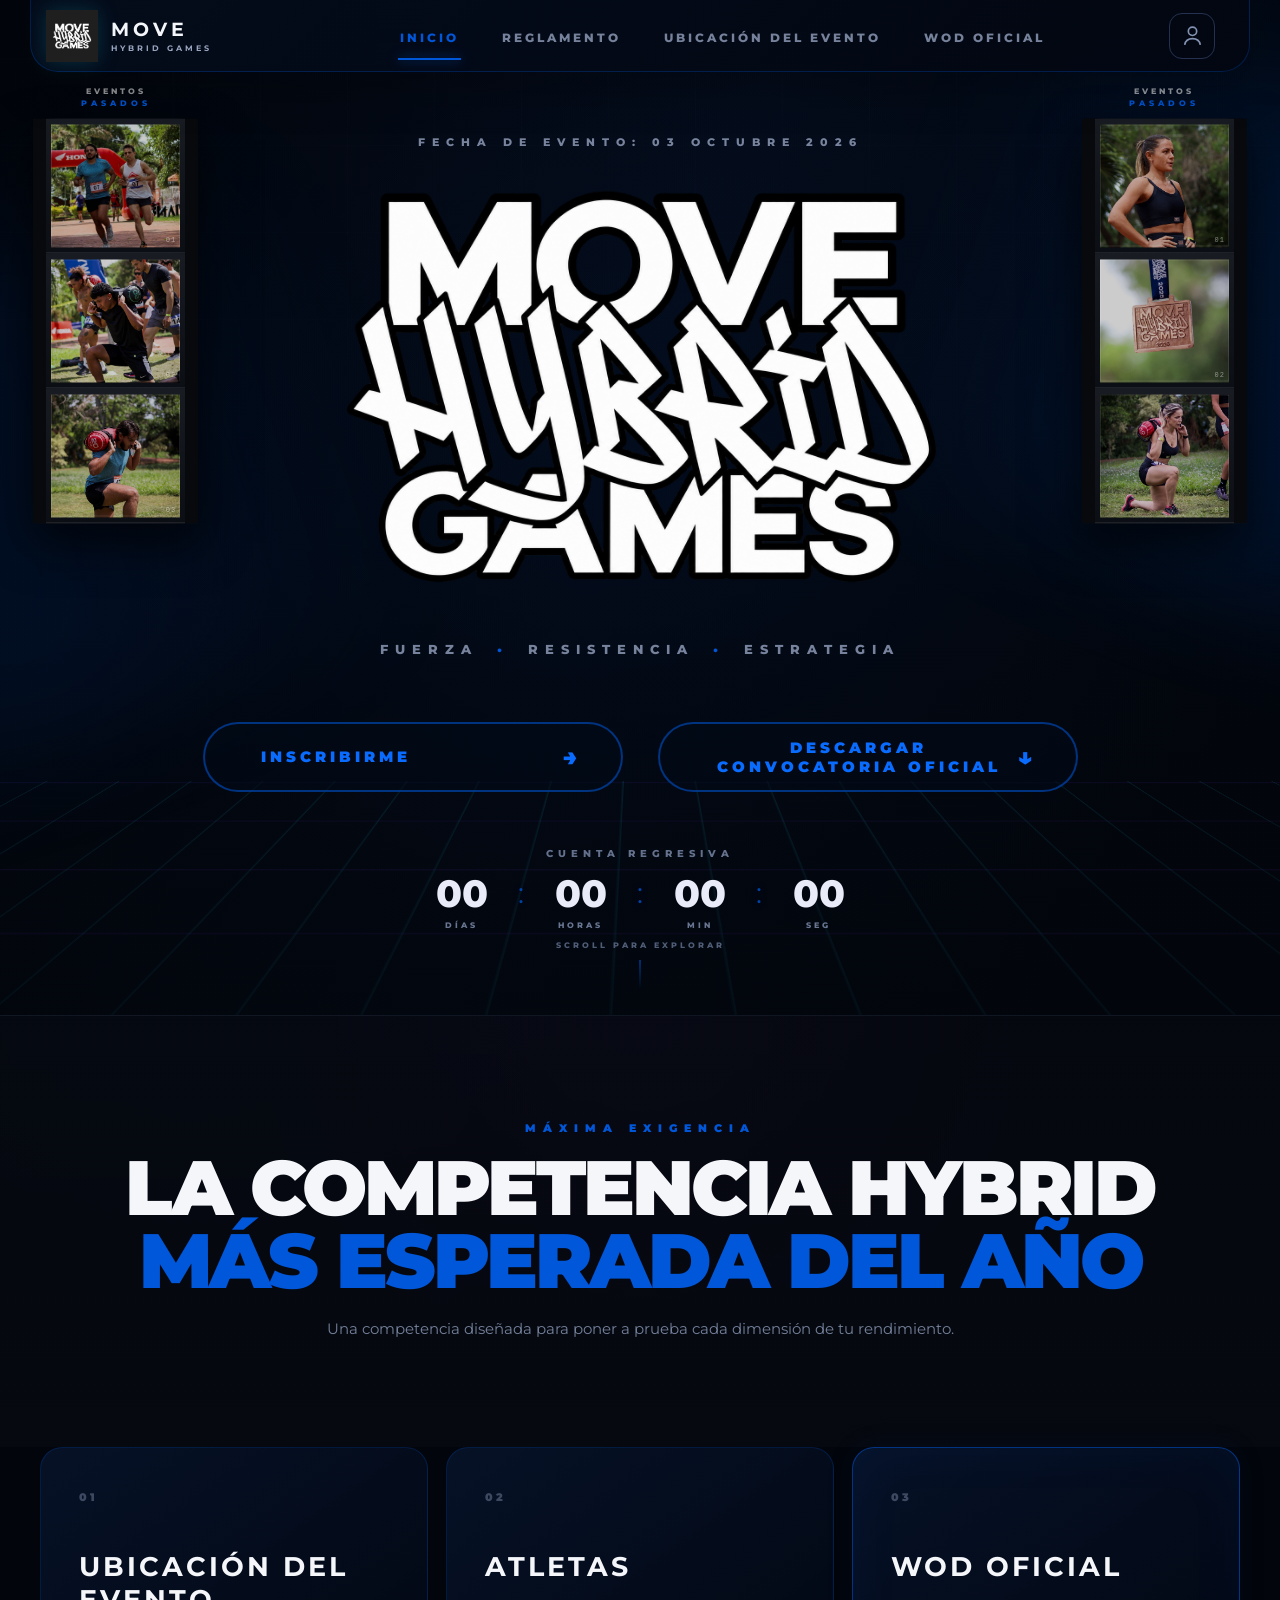
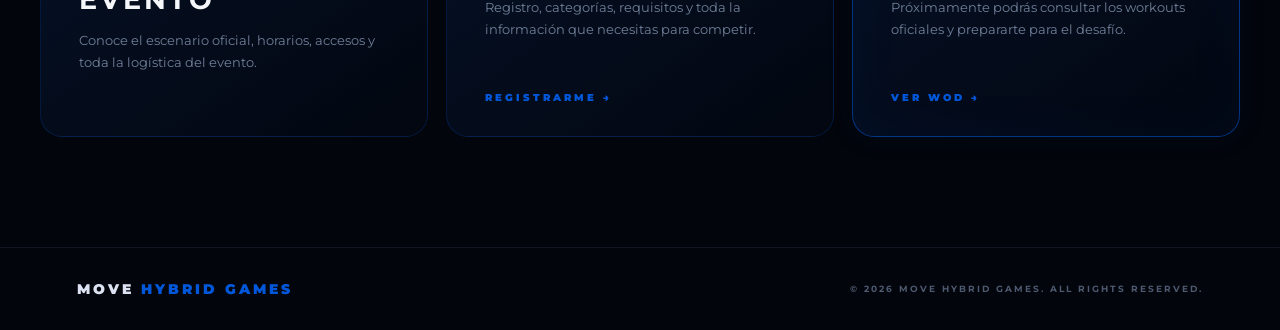
==== index.html @ 32ef69f4 "Update index.html" ====
<!DOCTYPE html>
<html lang="es">

<head>
  <meta charset="UTF-8">

  <meta name="viewport" content="width=device-width, initial-scale=1.0">

  <meta name="theme-color" content="#070912">

  <meta
    name="description"
    content="MOVE HYBRID GAMES — competencia híbrida de alto rendimiento."
  >

  <title>MOVE HYBRID GAMES</title>

  <!-- GOOGLE FONT -->
  <link rel="preconnect" href="https://fonts.googleapis.com">
  <link rel="preconnect" href="https://fonts.gstatic.com" crossorigin>

  <link
    href="https://fonts.googleapis.com/css2?family=Montserrat:wght@400;500;600;700;800;900&display=swap"
    rel="stylesheet"
  >

  <!-- CSS -->
  <link rel="stylesheet" href="style.css">

</head>


<body>

  <!-- ==========================================
       EFECTOS DE LUZ DEL FONDO
  =========================================== -->

  <div class="page-glow page-glow--one"></div>

  <div class="page-glow page-glow--two"></div>


  <!-- ==========================================
       HEADER
  =========================================== -->

  <header class="site-header">


 

    <!-- ========================================
         NAVBAR
    ========================================= -->

    <div class="nav-shell">


      <!-- LOGO / MARCA -->

      
<a class="brand" href="#inicio" aria-label="MOVE HYBRID GAMES">

    <img
        src="logo.png"
        alt="MOVE Hybrid Games"
        class="brand-logo"
    >

    <span class="brand-name">
        <b>MOVE</b>
        <small>HYBRID GAMES</small>
    </span>

</a>


      <!-- BOTÓN MOBILE -->

      <button
        class="menu-toggle"
        type="button"
        aria-label="Abrir menú"
        aria-expanded="false"
      >

        <span></span>

        <span></span>

        <span></span>

      </button>



      <!-- MENÚ PRINCIPAL -->

      <nav
        class="main-nav"
        aria-label="Navegación principal"
      >

        <a
          class="nav-link active"
          href="#inicio"
        >
          INICIO
        </a>


        <a
          class="nav-link"
          href="reglamento.html"
        >
          REGLAMENTO
        </a>


       <a 
    href="https://goo.gl/maps/wiTaCZ3G5cs1sKGv7"
    class="nav-link"
    target="_blank"
    rel="noopener noreferrer"
>
    UBICACIÓN DEL EVENTO
</a>


      <a 
  class="nav-link"
  href="wod.html"
>
  WOD OFICIAL
</a>

      </nav>



      <!-- BOTÓN PERFIL -->

      <a
        class="profile-button"
        href="#atletas"
        aria-label="Perfil"
      >

        <svg
          viewBox="0 0 24 24"
          aria-hidden="true"
        >

          <circle
            cx="12"
            cy="8"
            r="4"
          ></circle>


          <path
            d="M4.5 21c.7-4.1 3.2-6 7.5-6s6.8 1.9 7.5 6"
          ></path>

        </svg>

      </a>

    </div>

  </header>



  <!-- ==========================================
       CONTENIDO PRINCIPAL
  =========================================== -->

  <main>


    <!-- ========================================
         HERO
    ========================================= -->

    <section
      class="hero"
      id="inicio"
    >


      <!-- FONDO -->

      <div class="hero-bg">

        <div
          class="arena-light arena-light--left"
        ></div>

        <div
          class="arena-light arena-light--right"
        ></div>

        <div class="grid-floor"></div>

      </div>



      <!-- CONTENIDO HERO -->

      <!-- ==========================================
     EVENTOS PASADOS - IZQUIERDA
=========================================== -->

<div class="past-events past-events--left">

    <div class="past-events-title">
        EVENTOS<br>
        <span>PASADOS</span>
    </div>

    <div class="film-strip">
        <div class="film-track">

            <div class="film-photo">
                <img src="eventosevento1.jpeg" alt="Evento pasado MOVE">
            </div>

            <div class="film-photo">
                <img src="eventosevento2.jpeg" alt="Evento pasado MOVE">
            </div>

            <div class="film-photo">
                <img src="eventosevento3.jpeg" alt="Evento pasado MOVE">
            </div>

            <div class="film-photo">
                <img src="eventosevento4.jpeg" alt="Evento pasado MOVE">
            </div>

        </div>
    </div>

</div>


<!-- ==========================================
     EVENTOS PASADOS - DERECHA
=========================================== -->

<div class="past-events past-events--right">

    <div class="past-events-title">
        EVENTOS<br>
        <span>PASADOS</span>
    </div>

    <div class="film-strip">
        <div class="film-track">

            <div class="film-photo">
                <img src="eventosevento5.jpeg" alt="Evento pasado MOVE">
            </div>

            <div class="film-photo">
                <img src="eventosevento6.jpeg" alt="Evento pasado MOVE">
            </div>

            <div class="film-photo">
                <img src="eventosevento7.jpeg" alt="Evento pasado MOVE">
            </div>

            <div class="film-photo">
                <img src="eventosevento8.jpeg" alt="Evento pasado MOVE">
            </div>

        </div>
    </div>

</div>

      
      <div class="hero-content">


        <!-- PEQUEÑO TEXTO SUPERIOR -->

        <p class="eyebrow">
          FECHA DE EVENTO: 03 OCTUBRE 2026
        </p>



        <!-- TÍTULO PRINCIPAL -->


<div class="hero-logo">
  <img 
    src="move-hybrid-games1.PNG" 
    alt="MOVE Hybrid Games"
  >
</div>


        <!-- SUBTÍTULO -->

        <p class="hero-subtitle">

          FUERZA

          <span>•</span>

          RESISTENCIA

          <span>•</span>

          ESTRATEGIA

        </p>



        <!-- BOTONES -->

        <div class="hero-actions">


<!-- INSCRIPCIÓN -->

<a
  href="inscribirme.html"
  target="_blank"
  class="btn btn-secondary"
>
  <span>
    
  </span>

  INSCRIBIRME

  <span class="download-icon">
    →
  </span>

</a>



          <!-- PDF -->

<a
  href="Convocatoria_Oficial.pdf"
  target="_blank"
  class="btn btn-secondary"
>
  <span>
  </span>

  DESCARGAR CONVOCATORIA OFICIAL

  <span class="download-icon">
    ↓
  </span>
</a>

        </div>



        <!-- ====================================
             CUENTA REGRESIVA
        ===================================== -->

        <div class="countdown-wrap">


          <div class="countdown-title">
            CUENTA REGRESIVA
          </div>


          <div
            class="countdown"
            aria-label="Cuenta regresiva para el próximo evento"
          >


            <!-- DÍAS -->

            <div class="time-box">

              <strong id="days">
                00
              </strong>

              <span>
                DÍAS
              </span>

            </div>


            <div class="time-separator">
              :
            </div>



            <!-- HORAS -->

            <div class="time-box">

              <strong id="hours">
                00
              </strong>

              <span>
                HORAS
              </span>

            </div>


            <div class="time-separator">
              :
            </div>



            <!-- MINUTOS -->

            <div class="time-box">

              <strong id="minutes">
                00
              </strong>

              <span>
                MIN
              </span>

            </div>


            <div class="time-separator">
              :
            </div>



            <!-- SEGUNDOS -->

            <div class="time-box">

              <strong id="seconds">
                00
              </strong>

              <span>
                SEG
              </span>

            </div>

          </div>

        </div>

      </div>



      <!-- SCROLL -->

      <div class="scroll-hint">

        <span>
          SCROLL PARA EXPLORAR
        </span>

        <i></i>

      </div>

    </section>



    <!-- ==========================================
         REGLAMENTO / INTRO
    =========================================== -->

    <section
      class="demo-section"
      id="reglamento"
    >

      <span class="section-kicker">
        MÁXIMA EXIGENCIA
      </span>


      <h2>

        LA COMPETENCIA HYBRID

        <br>

        <em>
          MÁS ESPERADA DEL AÑO
        </em>

      </h2>


      <p>
        Una competencia diseñada para poner a prueba
        cada dimensión de tu rendimiento.
      </p>

    </section>



    <!-- ==========================================
         TARJETAS PRINCIPALES
    =========================================== -->

    <section class="info-grid">


      <!-- ========================================
           SEDE
      ========================================= -->

      <article
        id="sede"
        class="info-card"
      >

        <span class="card-number">
          01
        </span>


        <h3>
          UBICACIÓN DEL EVENTO
        </h3>


        <p>
          Conoce el escenario oficial,
          horarios, accesos y toda la
          logística del evento.
        </p>


               <a 
    href="https://goo.gl/maps/wiTaCZ3G5cs1sKGv7"
    >
   
</a>


      </article>



      <!-- ========================================
           ATLETAS
      ========================================= -->

      <article
        id="atletas"
        class="info-card"
      >

        <span class="card-number">
          02
        </span>


        <h3>
          ATLETAS
        </h3>


        <p>
          Registro, categorías,
          requisitos y toda la información
          que necesitas para competir.
        </p>


       <a href="inscribirme.html" target="_blank">
  REGISTRARME →
</a>

      </article>



      <!-- ========================================
           WOD OFICIAL
      ========================================= -->

      <article
        id="wod"
        class="info-card info-card--featured"
      >

        <span class="card-number">
          03
        </span>


        <h3>
          WOD OFICIAL
        </h3>


        <p>
          Próximamente podrás consultar
          los workouts oficiales y prepararte
          para el desafío.
        </p>


        <a href="#inicio">
          VER WOD →
        </a>

      </article>

    </section>

  </main>



  <!-- ==========================================
       FOOTER
  =========================================== -->

  <footer>


    <div class="footer-brand">

      MOVE

      <span>
        HYBRID GAMES
      </span>

    </div>


    <p>
      © 2026 MOVE HYBRID GAMES.
      ALL RIGHTS RESERVED.
    </p>


  </footer>



  <!-- ==========================================
       JAVASCRIPT
  =========================================== -->

  <script src="script.js"></script>

</body>

</html>
---- style.css ----
/* =========================================================
   MOVE HYBRID GAMES
   STYLE.CSS
========================================================= */

:root {
    /* =========================================
       MOVE HYBRID GAMES
       PALETA OFICIAL
    ========================================= */

    --bg: #02050b;

    --bg-soft: #050b16;

    --panel: rgba(5, 13, 28, 0.82);

    --line: rgba(0, 87, 217, 0.25);


    /* BLANCO */

    --white: #f4f6fa;


    /* GRISES AZULADOS */

    --muted: #66738a;


    /* AZUL MARINO */

    --navy: #071a3a;

    --navy-dark: #031027;


    /* AZUL ELÉCTRICO */

    --cyan: #0057d9;

    --cyan-dark: #003b9a;


    /* REEMPLAZAMOS EL MORADO
       POR AZULES */

    --purple: #003b9a;

    --purple-light: #0a6cff;


    /* AZUL DE BRILLO */

    --electric-blue: #0a6cff;

    --electric-blue-light: #2584ff;


    /* ROJO ELIMINADO DE LA IDENTIDAD */

    --red: #0057d9;
}


/* =========================================================
   RESET
========================================================= */

* {
    margin: 0;
    padding: 0;
    box-sizing: border-box;
}


html {
    scroll-behavior: smooth;
}

body {
    min-height: 100vh;

    overflow-x: hidden;

    color: var(--white);

    background:
        radial-gradient(
            circle at 50% 15%,
            rgba(0, 59, 154, 0.18),
            transparent 32%
        ),
        radial-gradient(
            circle at 15% 50%,
            rgba(0, 87, 217, 0.08),
            transparent 30%
        ),
        #02050b;

    font-family:
        "Montserrat",
        Arial,
        sans-serif;
}



a {
    color: inherit;
    text-decoration: none;
}


button {
    font-family: inherit;
}


/* =========================================================
   DECORACIÓN GENERAL
========================================================= */

.page-glow {
    position: fixed;

    width: 420px;
    height: 420px;

    border-radius: 50%;

    pointer-events: none;

    filter: blur(100px);

    opacity: 0.11;

    z-index: -2;
}


.page-glow--one {
    background: #003b9a;
}

.page-glow--two {
    background: #0057d9;
}


/* =========================================================
   HEADER
========================================================= */

.site-header {
    position: fixed;

    top: 0;
    left: 0;

    width: 100%;

    z-index: 50;
}


/* =========================================================
   BARRA PRÓXIMO EVENTO
========================================================= */

.event-bar {
    height: 30px;

    display: flex;

    align-items: center;
    justify-content: center;

    gap: 13px;

    background: rgba(5, 7, 14, 0.88);

    border-bottom:
        1px solid rgba(124, 81, 255, 0.20);

    color: #8e6cff;

    font-size: 12px;

    font-weight: 800;

    letter-spacing: 6px;

    text-transform: uppercase;

    animation:
        eventBlink 1.35s infinite;
}


.event-bar strong {
    color: #9668ff;
}


.event-dot {
    width: 8px;
    height: 8px;

    border-radius: 50%;

    background: var(--red);

    box-shadow:
        0 0 14px rgba(229, 43, 53, 0.85);

    animation:
        dotPulse 0.8s infinite;
}


/* =========================================================
   ANIMACIÓN DEL EVENTO
========================================================= */

@keyframes eventBlink {

    0%,
    45%,
    100% {
        opacity: 1;

        text-shadow:
            0 0 15px rgba(139, 88, 255, 0.85);
    }

    55%,
    75% {
        opacity: 0.24;

        text-shadow: none;
    }
}


@keyframes dotPulse {

    50% {
        transform: scale(0.55);

        opacity: 0.55;
    }
}


/* =========================================================
   NAVBAR
========================================================= */

.nav-shell {
    width: min(
        1220px,
        calc(100% - 48px)
    );

    height: 72px;

    margin: 0 auto;

    display: grid;

    grid-template-columns:
        245px
        1fr
        68px;

    align-items: center;

    gap: 20px;

    padding:
        0 12px 0 0;

 background:
    linear-gradient(
        135deg,
        rgba(4, 12, 27, 0.96),
        rgba(2, 7, 17, 0.92)
    );

   border:
    1px solid rgba(0, 87, 217, 0.28);

    border-top: 0;

    border-radius:
        0 0 28px 28px;

    backdrop-filter:
        blur(18px);

    box-shadow:
        0 15px 45px rgba(0, 0, 0, 0.25);
}


/* =========================================================
   LOGO
========================================================= */

.brand {
    display: flex;

    align-items: center;

    gap: 13px;

    padding-left: 15px;
}


.brand-mark {
    width: 46px;
    height: 46px;

    display: grid;

    place-items: center;

    grid-template-columns:
        1fr 1fr;

    border:
        1px solid rgba(22, 213, 244, 0.55);

    border-radius: 10px;

    background:
        linear-gradient(
            145deg,
            rgba(123, 44, 255, 0.45),
            rgba(0, 172, 211, 0.15)
        );

    box-shadow:
        inset 0 0 25px rgba(22, 213, 244, 0.10),
        0 0 22px rgba(123, 44, 255, 0.10);

    font-size: 14px;

    font-weight: 900;

    letter-spacing: -1px;
}


.brand-mark span:last-child {
    color: var(--cyan);
}


.brand-name {
    display: flex;

    flex-direction: column;

    letter-spacing: 4px;
}


.brand-name b {
    font-size: 19px;
}


.brand-name small {
    margin-top: 2px;

    color: #9aa6c0;

    font-size: 8px;

    font-weight: 700;

    letter-spacing: 3px;
}


/* =========================================================
   NAV MENU
========================================================= */

.main-nav {
    display: flex;

    align-items: center;

    justify-content: center;

    gap: 7px;
}


.nav-link {
    position: relative;

    padding:
        27px 18px 24px;

    color: #76829b;

    font-size: 12px;

    font-weight: 800;

    letter-spacing: 3px;

    transition:
        0.25s ease;
}


.nav-link::after {
    content: "";

    position: absolute;

    left: 16px;
    right: 16px;

    bottom: 9px;

    height: 2px;

    transform:
        scaleX(0);

    transform-origin:
        center;

   background:
        #0057d9;

    box-shadow:
        0 0 12px
        rgba(0, 87, 217, 0.8);

    transition:
        0.25s ease;
}


.nav-link:hover,
.nav-link.active {
    color: var(--cyan);
}


.nav-link:hover::after,
.nav-link.active::after {
    transform:
        scaleX(1);
}


/* =========================================================
   BOTÓN PERFIL
========================================================= */

.profile-button {
    width: 46px;
    height: 46px;

    display: grid;

    place-items: center;

    border:
        1px solid rgba(103, 126, 194, 0.35);

    border-radius: 13px;

    color: #8392b2;

    transition:
        0.25s ease;
}


.profile-button:hover {
    color: var(--cyan);

    border-color:
        rgba(22, 213, 244, 0.55);

    box-shadow:
        0 0 22px rgba(22, 213, 244, 0.12);
}


.profile-button svg {
    width: 25px;
    height: 25px;

    fill: none;

    stroke: currentColor;

    stroke-width: 1.6;
}


/* =========================================================
   MENÚ MOBILE
========================================================= */

.menu-toggle {
    display: none;
}


/* =========================================================
   HERO
========================================================= */

.hero {
    position: relative;

    min-height: 100vh;

    overflow: hidden;

    display: grid;

    place-items: center;

    padding:
        145px 24px 75px;

    isolation: isolate;
}


/* =========================================================
   FONDO HERO
========================================================= */

.hero-bg {
    position: absolute;

    inset: 0;

    z-index: -1;

    overflow: hidden;

   background:
    linear-gradient(
        180deg,
        rgba(2, 5, 11, 0.42),
        rgba(2, 5, 11, 0.88)
    ),
    radial-gradient(
        ellipse at center,
        rgba(0, 59, 154, 0.20),
        transparent 65%
    ),
    linear-gradient(
        110deg,
        #02050b,
        #061126 48%,
        #02050b
    );
}


.hero-bg::before {
    content: "";

    position: absolute;

    inset: 0;

    opacity: 0.25;

    background:
        repeating-linear-gradient(
            90deg,
            transparent 0 85px,
            rgba(108, 124, 164, 0.08) 86px 87px
        ),
        repeating-linear-gradient(
            0deg,
            transparent 0 85px,
            rgba(108, 124, 164, 0.07) 86px 87px
        );

    mask-image:
        linear-gradient(
            to bottom,
            black,
            transparent 80%
        );
}


/* =========================================================
   LUCES
========================================================= */

.arena-light {
    position: absolute;

    width: 800px;
    height: 500px;

    filter: blur(60px);

    opacity: 0.16;

    transform:
        rotate(-18deg);
}

.arena-light--left {
    left: -420px;

    top: 25%;

    background:
        linear-gradient(
            90deg,
            transparent,
            #003b9a,
            transparent
        );
}



.arena-light--right {
    right: -420px;

    top: 10%;

    background:
        linear-gradient(
            90deg,
            transparent,
            #0057d9,
            transparent
        );

    transform:
        rotate(18deg);
}


/* =========================================================
   GRID DEL PISO
========================================================= */

.grid-floor {
    position: absolute;

    width: 160%;
    height: 50%;

    left: -30%;

    bottom: -27%;

    transform:
        perspective(600px)
        rotateX(62deg);

    transform-origin:
        center top;

    background:
        repeating-linear-gradient(
            90deg,
            transparent 0 70px,
            rgba(22, 213, 244, 0.10) 71px 72px
        ),
        repeating-linear-gradient(
            0deg,
            transparent 0 70px,
            rgba(123, 44, 255, 0.10) 71px 72px
        );

    mask-image:
        linear-gradient(
            to bottom,
            rgba(0, 0, 0, 1),
            transparent
        );
}


/* =========================================================
   CONTENIDO HERO
========================================================= */

.hero-content {
    width:
        min(1100px, 100%);

    text-align:
        center;

    transform:
        translateY(-10px);
}


.eyebrow {
    margin-bottom: 17px;

    color: #78849e;

    font-size: 11px;

    font-weight: 800;

    letter-spacing: 7px;
}


/* =========================================================
   TÍTULO
========================================================= */

.hero h1 {
    display: flex;

    flex-direction: column;

    align-items: center;

    font-size:
        clamp(
            72px,
            11vw,
            155px
        );

    line-height: 0.80;

    font-weight: 900;

    letter-spacing: -7px;

    text-transform: uppercase;

    text-shadow:
        0 10px 45px rgba(0, 0, 0, 0.40);
}


.title-white {
    color: #f8f9ff;
}


.title-cyan {
    color: #0057d9;

    font-style: italic;

    letter-spacing: -9px;

    text-shadow:
        0 0 12px rgba(0, 87, 217, 0.45),
        0 0 35px rgba(0, 59, 154, 0.30);
}


/* =========================================================
   SUBTÍTULO
========================================================= */

.hero-subtitle {
    margin-top: 28px;

    color: #77839d;

    font-size: 13px;

    font-weight: 800;

    letter-spacing: 7px;
}


.hero-subtitle span {
    margin:
        0 8px;

    color:
        var(--red);
}


/* =========================================================
   BOTONES HERO
========================================================= */

.hero-actions {
    width:
        min(800px, 100%);

    display:
        flex;

    justify-content:
        center;

    gap:
        35px;

    margin:
        65px auto 0;
}


.btn {
    min-height: 70px;

    display:
        flex;

    align-items:
        center;

    justify-content:
        center;

    gap:
        16px;

    padding:
        0 40px;

    border-radius:
        38px;

    font-size:
        15px;

    font-weight:
        900;

    letter-spacing:
        4px;

    transition:
        0.3s ease;
}


/* BOTÓN INSCRIBIRME */


.btn-primary {
    min-width:
        420px;

    background:
        linear-gradient(
            105deg,
            #003b9a,
            #0057d9,
            #003b9a
        );

    border:
        1px solid
        rgba(10, 108, 255, 0.55);

    box-shadow:
        0 15px 45px
        rgba(0, 59, 154, 0.30);
}


.btn-primary:hover {
    transform:
        translateY(-4px);

    background:
        linear-gradient(
            105deg,
            #0057d9,
            #0a6cff,
            #0057d9
        );

    box-shadow:
        0 20px 55px
        rgba(0, 87, 217, 0.42);
}




.btn-primary:hover {
    transform:
        translateY(-4px);

    box-shadow:
        0 20px 55px
        rgba(123, 44, 255, 0.42);
}


/* BOTÓN PDF */


.btn-secondary {
    min-width:
        420px;

    border:
        2px solid
        rgba(0, 87, 217, 0.55);

    background:
        rgba(3, 10, 24, 0.60);

    color:
        #0a6cff;
}


.btn-secondary:hover {
    transform:
        translateY(-4px);

    border-color:
        rgba(10, 108, 255, 0.90);

    box-shadow:
        0 20px 50px
        rgba(0, 87, 217, 0.20);
}




.download-icon {
    margin-left:
        auto;

    font-size:
        24px;
}


/* =========================================================
   CUENTA REGRESIVA
========================================================= */

.countdown-wrap {
    margin:
        55px auto 0;
}


.countdown-title {
    margin-bottom:
        15px;

    color:
        #63718d;

    font-size:
        10px;

    font-weight:
        800;

    letter-spacing:
        5px;
}


.countdown {
    display:
        flex;

    justify-content:
        center;

    align-items:
        center;

    gap:
        14px;
}


.time-box {
    min-width:
        85px;
}


.time-box strong {
    display:
        block;

    font-size:
        38px;

    font-weight:
        800;

    line-height:
        1;

    color:
        #e9ecf8;
}


.time-box span {
    display:
        block;

    margin-top:
        7px;

    color:
        #687692;

    font-size:
        8px;

    font-weight:
        800;

    letter-spacing:
        3px;
}


.time-separator {
    color:
        #0057d9;

    font-size:
        28px;

    opacity:
        0.75;

    margin-bottom:
        18px;

    text-shadow:
        0 0 10px
        rgba(0, 87, 217, 0.45);
}


/* =========================================================
   SCROLL
========================================================= */

.scroll-hint {
    position:
        absolute;

    bottom:
        25px;

    left:
        50%;

    display:
        flex;

    flex-direction:
        column;

    align-items:
        center;

    gap:
        10px;

    transform:
        translateX(-50%);

    color:
        #4f5d77;

    font-size:
        8px;

    font-weight:
        800;

    letter-spacing:
        3px;
}


.scroll-hint i {
    width:
        1px;

    height:
        30px;

    background:
        linear-gradient(
            var(--cyan),
            transparent
        );
}


/* =========================================================
   SECCIÓN INTRO
========================================================= */

.demo-section {
    min-height:
        48vh;

    display:
        grid;

    place-items:
        center;

    align-content:
        center;

    text-align:
        center;

    padding:
        100px 24px;

    background:
        linear-gradient(
            rgba(6, 9, 16, 0.84),
            rgba(6, 9, 16, 0.95)
        ),
        radial-gradient(
            circle at 50% 0,
            rgba(123, 44, 255, 0.13),
            transparent 55%
        );

    border-top:
        1px solid
        rgba(119, 143, 198, 0.10);
}


.section-kicker {
    color:
        var(--cyan);

    font-size:
        11px;

    font-weight:
        900;

    letter-spacing:
        7px;
}


.demo-section h2 {
    margin:
        17px 0;

    font-size:
        clamp(
            38px,
            6vw,
            82px
        );

    line-height:
        0.95;

    font-weight:
        900;

    letter-spacing:
        -3px;
}


.demo-section h2 em {
    color:
        var(--cyan);

    font-style:
        normal;
}


.demo-section p {
    max-width:
        650px;

    color:
        #74819b;

    font-size:
        15px;

    line-height:
        1.8;
}


/* =========================================================
   TARJETAS
========================================================= */

.info-grid {
    display:
        grid;

    grid-template-columns:
        repeat(3, 1fr);

    gap:
        18px;

    width:
        min(
            1200px,
            calc(100% - 48px)
        );

    margin:
        0 auto;

    padding:
        0 0 110px;
}


.info-card {
    position:
        relative;

    min-height:
        290px;

    padding:
        38px;

    overflow:
        hidden;

   border:
    1px solid
    rgba(0, 87, 217, 0.22);

    border-radius:
        22px;

   background:
    linear-gradient(
        145deg,
        rgba(7, 20, 43, 0.88),
        rgba(2, 7, 17, 0.92)
    );
}


.info-card--featured {
    border-color:
        rgba(0, 87, 217, 0.55);

    box-shadow:
        inset 0 0 55px
        rgba(0, 87, 217, 0.06),

        0 0 30px
        rgba(0, 59, 154, 0.08);
}


.card-number {
    color:
        #3d4960;

    font-size:
        11px;

    font-weight:
        900;

    letter-spacing:
        3px;
}


.info-card h3 {
    margin-top:
        45px;

    font-size:
        27px;

    letter-spacing:
        3px;
}


.info-card p {
    margin-top:
        13px;

    color:
        #71809a;

    font-size:
        13px;

    line-height:
        1.7;
}


.info-card a {
    position:
        absolute;

    left:
        38px;

    bottom:
        32px;

    color:
        var(--cyan);

    font-size:
        10px;

    font-weight:
        900;

    letter-spacing:
        3px;
}


/* =========================================================
   FOOTER
========================================================= */

footer {
    display:
        flex;

    justify-content:
        space-between;

    align-items:
        center;

    padding:
        32px 6%;

    border-top:
        1px solid
        rgba(113, 137, 194, 0.12);

    color:
        #4e5a70;

    font-size:
        9px;

    font-weight:
        700;

    letter-spacing:
        2px;
}


.footer-brand {
    color:
        #dce2f1;

    font-size:
        14px;

    font-weight:
        900;

    letter-spacing:
        3px;
}


.footer-brand span {
    color:
        var(--cyan);
}


/* =========================================================
   TABLETS
========================================================= */

@media (max-width: 1050px) {

    .nav-shell {
        grid-template-columns:
            210px
            1fr
            55px;
    }


    .nav-link {
        padding-left:
            10px;

        padding-right:
            10px;

        letter-spacing:
            2px;
    }


    .nav-link::after {
        left:
            10px;

        right:
            10px;
    }


    .brand-name b {
        font-size:
            16px;
    }


    .hero h1 {
        font-size:
            clamp(
                68px,
                12vw,
                120px
            );
    }


    .btn-primary,
    .btn-secondary {
        min-width:
            330px;
    }
}


/* =========================================================
   MOBILE
========================================================= */

@media (max-width: 820px) {

    .event-bar {
        height:
            34px;

        gap:
            7px;

        padding:
            0 10px;

        font-size:
            8px;

        letter-spacing:
            2px;
    }


    .nav-shell {
        width:
            calc(100% - 20px);

        height:
            65px;

        grid-template-columns:
            1fr 48px;

        padding-right:
            9px;

        border-radius:
            0 0 20px 20px;
    }


    .brand-mark {
        width:
            40px;

        height:
            40px;
    }


    .brand-name small {
        letter-spacing:
            2px;
    }


    /* MENÚ */

    .main-nav {
        position:
            absolute;

        top:
            72px;

        left:
            0;

        width:
            100%;

        display:
            flex;

        flex-direction:
            column;

        align-items:
            stretch;

        gap:
            0;

        padding:
            10px;

        opacity:
            0;

        visibility:
            hidden;

        transform:
            translateY(-10px);

        border:
            1px solid
            rgba(100, 126, 190, 0.22);

        border-radius:
            18px;

        background:
            rgba(7, 10, 18, 0.96);

        backdrop-filter:
            blur(18px);

        transition:
            0.25s ease;
    }


    .main-nav.open {
        opacity:
            1;

        visibility:
            visible;

        transform:
            translateY(0);
    }


    .nav-link {
        padding:
            17px;

        border-radius:
            10px;
    }


    .nav-link::after {
        display:
            none;
    }


    .nav-link:hover,
    .nav-link.active {
        background:
            rgba(22, 213, 244, 0.07);
    }


    .profile-button {
        display:
            none;
    }


    /* BOTÓN HAMBURGUESA */

    .menu-toggle {
        width:
            44px;

        height:
            44px;

        display:
            flex;

        flex-direction:
            column;

        justify-content:
            center;

        gap:
            5px;

        border:
            1px solid
            rgba(105, 127, 187, 0.30);

        border-radius:
            11px;

        background:
            transparent;

        cursor:
            pointer;
    }


    .menu-toggle span {
        width:
            19px;

        height:
            2px;

        margin:
            0 auto;

        background:
            #94a2bd;

        transition:
            0.2s ease;
    }


    .menu-toggle.active span:nth-child(1) {
        transform:
            translateY(7px)
            rotate(45deg);
    }


    .menu-toggle.active span:nth-child(2) {
        opacity:
            0;
    }


    .menu-toggle.active span:nth-child(3) {
        transform:
            translateY(-7px)
            rotate(-45deg);
    }


    /* HERO */

    .hero {
        padding-top:
            140px;
    }


    .hero h1 {
        font-size:
            clamp(
                55px,
                15vw,
                105px
            );

        letter-spacing:
            -4px;
    }


    .title-cyan {
        letter-spacing:
            -5px;
    }


    .hero-subtitle {
        font-size:
            9px;

        letter-spacing:
            3px;
    }


    /* BOTONES */

    .hero-actions {
        flex-direction:
            column;

        align-items:
            center;

        gap:
            13px;

        margin-top:
            40px;
    }


    .btn-primary,
    .btn-secondary {
        width:
            min(
                430px,
                100%
            );

        min-width:
            0;

        min-height:
            62px;

        font-size:
            11px;

        letter-spacing:
            2.5px;
    }


    /* COUNTDOWN */

    .countdown {
        gap:
            4px;
    }


    .time-box {
        min-width:
            61px;
    }


    .time-box strong {
        font-size:
            29px;
    }


    .time-separator {
        font-size:
            20px;
    }


    /* CARDS */

    .info-grid {
        grid-template-columns:
            1fr;
    }


    /* FOOTER */

    footer {
        flex-direction:
            column;

        gap:
            12px;

        text-align:
            center;
    }
.brand-logo {
    width: 52px;
    height: 52px;

    object-fit: contain;

    display: block;

    filter:
        drop-shadow(
            0 0 10px
            rgba(0, 87, 217, 0.30)
        );

    transition:
        transform 0.3s ease,
        filter 0.3s ease;
}


.brand:hover .brand-logo {
    transform:
        scale(1.06);

    filter:
        drop-shadow(
            0 0 18px
            rgba(10, 108, 255, 0.55)
        );
}
   
}


/* =========================================================
   MOBILE PEQUEÑO
========================================================= */

@media (max-width: 430px) {

    .brand-name b {
        font-size:
            14px;
    }


    .brand-name small {
        font-size:
            7px;
    }


    .hero {
        padding-left:
            15px;

        padding-right:
            15px;
    }


    .eyebrow {
        font-size:
            8px;

        letter-spacing:
            4px;
    }


    .hero h1 {
        font-size:
            16vw;
    }


    .hero-subtitle {
        letter-spacing:
            2px;
    }


    .time-box {
        min-width:
            54px;
    }


    .time-box strong {
        font-size:
            24px;
    }


    .time-box span {
        font-size:
            6px;

        letter-spacing:
            2px;
    }


    .info-grid {
        width:
            calc(100% - 30px);
    }


    .info-card {
        padding:
            30px;
    }


    .info-card a {
        left:
            30px;
    }
}

/* =========================================================
   ANIMACIONES DE ENTRADA
========================================================= */

.info-card,
.demo-section {
    opacity: 0;
    transform: translateY(30px);
    transition:
        opacity 0.7s ease,
        transform 0.7s ease;
}

.info-card.visible,
.demo-section.visible {
    opacity: 1;
    transform: translateY(0);
}

/* =========================================================
   LOGO REAL MOVE
========================================================= */

.brand-logo {
    width: 52px;
    height: 52px;

    object-fit: contain;

    display: block;

    filter:
        drop-shadow(
            0 0 10px
            rgba(22, 213, 244, 0.18)
        );

    transition:
        transform 0.3s ease,
        filter 0.3s ease;
}


.brand:hover .brand-logo {
    transform:
        scale(1.06);

    filter:
        drop-shadow(
            0 0 15px
            rgba(22, 213, 244, 0.40)
        );
}

/* =========================================================
   FORMULARIO DE INSCRIPCIÓN
========================================================= */

.registration-modal {
    position: fixed;

    inset: 0;

    z-index: 1000;

    display: none;

    align-items: center;

    justify-content: center;

    padding: 30px;

    overflow-y: auto;
}


.registration-modal.active {
    display: flex;
}


/* =========================================================
   FONDO
========================================================= */

.registration-overlay {
    position: fixed;

    inset: 0;

    background:
        rgba(1, 4, 10, 0.88);

    backdrop-filter:
        blur(12px);
}


/* =========================================================
   CONTENEDOR
========================================================= */

.registration-container {
    position: relative;

    width:
        min(900px, 100%);

    max-height:
        calc(100vh - 50px);

    overflow-y: auto;

    padding:
        45px;

    border:
        1px solid
        rgba(0, 87, 217, 0.45);

    border-radius:
        24px;

    background:
        linear-gradient(
            145deg,
            rgba(6, 18, 40, 0.98),
            rgba(2, 7, 17, 0.99)
        );

    box-shadow:
        0 30px 100px
        rgba(0, 0, 0, 0.75),

        inset 0 0 80px
        rgba(0, 59, 154, 0.06);

    z-index: 2;

    animation:
        registrationOpen
        0.35s ease;
}


@keyframes registrationOpen {

    from {
        opacity: 0;

        transform:
            translateY(30px)
            scale(0.97);
    }

    to {
        opacity: 1;

        transform:
            translateY(0)
            scale(1);
    }

}


/* =========================================================
   BOTÓN CERRAR
========================================================= */

.registration-close {
    position: absolute;

    top: 18px;
    right: 20px;

    width: 42px;
    height: 42px;

    border:
        1px solid
        rgba(0, 87, 217, 0.35);

    border-radius: 50%;

    background:
        rgba(0, 20, 48, 0.65);

    color:
        #8da0bd;

    font-size:
        28px;

    line-height:
        1;

    cursor:
        pointer;

    transition:
        0.25s ease;
}


.registration-close:hover {
    color:
        #ffffff;

    border-color:
        #0057d9;

    background:
        rgba(0, 59, 154, 0.35);

    transform:
        rotate(90deg);
}


/* =========================================================
   ENCABEZADO
========================================================= */

.registration-header {
    text-align:
        center;

    margin-bottom:
        45px;
}


.registration-kicker {
    display:
        inline-block;

    color:
        #0a6cff;

    font-size:
        10px;

    font-weight:
        900;

    letter-spacing:
        5px;
}


.registration-header h2 {
    margin-top:
        12px;

    color:
        #f4f6fa;

    font-size:
        clamp(40px, 7vw, 68px);

    line-height:
        0.95;

    font-weight:
        900;

    letter-spacing:
        -3px;
}


.registration-header p {
    max-width:
        520px;

    margin:
        18px auto 0;

    color:
        #66738a;

    font-size:
        13px;

    line-height:
        1.7;
}


/* =========================================================
   SECCIONES
========================================================= */

.form-section {
    padding:
        30px 0;

    border-top:
        1px solid
        rgba(0, 87, 217, 0.14);
}


.form-section-title {
    display:
        flex;

    align-items:
        center;

    gap:
        14px;

    margin-bottom:
        25px;
}


.form-section-title span {
    color:
        #0057d9;

    font-size:
        11px;

    font-weight:
        900;

    letter-spacing:
        2px;
}


.form-section-title h3 {
    color:
        #e8edf7;

    font-size:
        14px;

    font-weight:
        900;

    letter-spacing:
        3px;
}


/* =========================================================
   GRID
========================================================= */

.form-grid {
    display:
        grid;

    grid-template-columns:
        repeat(2, 1fr);

    gap:
        18px;
}


.form-full {
    grid-column:
        1 / -1;
}


/* =========================================================
   CAMPOS
========================================================= */

.form-group {
    display:
        flex;

    flex-direction:
        column;

    gap:
        8px;
}


.form-group label {
    color:
        #8997af;

    font-size:
        9px;

    font-weight:
        800;

    letter-spacing:
        2px;

    text-transform:
        uppercase;
}


.form-group input,
.form-group select {
    width:
        100%;

    height:
        52px;

    padding:
        0 16px;

    outline:
        none;

    border:
        1px solid
        rgba(92, 118, 166, 0.25);

    border-radius:
        10px;

    background:
        rgba(1, 7, 17, 0.72);

    color:
        #edf2fa;

    font-family:
        inherit;

    font-size:
        13px;

    transition:
        0.25s ease;
}


.form-group input::placeholder {
    color:
        #46546c;
}


.form-group input:focus,
.form-group select:focus {
    border-color:
        #0057d9;

    box-shadow:
        0 0 0 3px
        rgba(0, 87, 217, 0.10),

        0 0 20px
        rgba(0, 59, 154, 0.10);
}


.form-group select {
    cursor:
        pointer;
}


.form-group select option {
    background:
        #050b16;

    color:
        #ffffff;
}


/* =========================================================
   PAGO
========================================================= */

.payment-section {
    display:
        grid;

    grid-template-columns:
        40px 1fr;

    gap:
        15px;

    margin:
        20px 0 0;

    padding:
        35px;

    border:
        1px solid
        rgba(0, 87, 217, 0.28);

    border-radius:
        18px;

    background:
        radial-gradient(
            circle at center,
            rgba(0, 59, 154, 0.11),
            transparent 65%
        ),

        rgba(1, 8, 20, 0.65);
}


.payment-number {
    color:
        #0057d9;

    font-size:
        11px;

    font-weight:
        900;

    letter-spacing:
        2px;
}


.payment-content {
    text-align:
        center;
}


.payment-content h3 {
    margin-top:
        10px;

    color:
        #f4f6fa;

    font-size:
        25px;

    font-weight:
        900;

    letter-spacing:
        2px;
}


.payment-content > p {
    max-width:
        500px;

    margin:
        12px auto 25px;

    color:
        #66738a;

    font-size:
        12px;

    line-height:
        1.7;
}


/* =========================================================
   QR
========================================================= */

.payment-qr {
    width:
        210px;

    height:
        210px;

    margin:
        0 auto;

    padding:
        10px;

    display:
        flex;

    align-items:
        center;

    justify-content:
        center;

    border:
        2px solid
        rgba(0, 87, 217, 0.60);

    border-radius:
        14px;

    background:
        #ffffff;

    box-shadow:
        0 0 35px
        rgba(0, 87, 217, 0.18);
}


.payment-qr img {
    width:
        100%;

    height:
        100%;

    object-fit:
        contain;
}


.payment-note {
    margin-top:
        20px !important;

    color:
        #52637c !important;

    font-size:
        10px !important;

    letter-spacing:
        1px;
}


/* =========================================================
   CHECKBOX
========================================================= */

.checkbox-group {
    display:
        flex;

    flex-direction:
        column;

    gap:
        16px;
}


.checkbox-label {
    position:
        relative;

    display:
        flex;

    align-items:
        flex-start;

    gap:
        12px;

    color:
        #77859d;

    font-size:
        11px;

    line-height:
        1.6;

    cursor:
        pointer;
}


.checkbox-label input {
    position:
        absolute;

    opacity:
        0;
}


.custom-checkbox {
    flex:
        0 0 18px;

    width:
        18px;

    height:
        18px;

    margin-top:
        1px;

    border:
        1px solid
        #43536d;

    border-radius:
        4px;

    transition:
        0.2s ease;
}


.checkbox-label input:checked + .custom-checkbox {
    border-color:
        #0057d9;

    background:
        #0057d9;

    box-shadow:
        0 0 12px
        rgba(0, 87, 217, 0.35);
}


.checkbox-label input:checked + .custom-checkbox::after {
    content:
        "✓";

    display:
        block;

    color:
        white;

    text-align:
        center;

    font-size:
        12px;

    line-height:
        17px;
}


/* =========================================================
   BOTÓN ENVIAR
========================================================= */

.registration-submit {
    padding-top:
        35px;

    text-align:
        center;
}


.registration-button {
    width:
        100%;

    height:
        64px;

    display:
        flex;

    align-items:
        center;

    justify-content:
        center;

    gap:
        25px;

    border:
        1px solid
        #0057d9;

    border-radius:
        12px;

    background:
        linear-gradient(
            105deg,
            #003b9a,
            #0057d9,
            #003b9a
        );

    color:
        #ffffff;

    font-family:
        inherit;

    font-size:
        12px;

    font-weight:
        900;

    letter-spacing:
        4px;

    cursor:
        pointer;

    box-shadow:
        0 15px 40px
        rgba(0, 59, 154, 0.25);

    transition:
        0.3s ease;
}


.registration-button:hover {
    transform:
        translateY(-3px);

    background:
        linear-gradient(
            105deg,
            #0057d9,
            #0a6cff,
            #0057d9
        );

    box-shadow:
        0 20px 50px
        rgba(0, 87, 217, 0.35);
}


.registration-button:disabled {
    opacity:
        0.55;

    cursor:
        wait;

    transform:
        none;
}


.submit-arrow {
    font-size:
        22px;

    transition:
        transform 0.25s ease;
}


.registration-button:hover .submit-arrow {
    transform:
        translateX(6px);
}


.required-note {
    margin-top:
        15px;

    color:
        #46546c;

    font-size:
        9px;

    letter-spacing:
        1px;
}


/* =========================================================
   MENSAJE
========================================================= */

.registration-message {
    display:
        none;

    margin-top:
        20px;

    padding:
        16px;

    border:
        1px solid
        rgba(0, 87, 217, 0.30);

    border-radius:
        10px;

    color:
        #91b9ff;

    background:
        rgba(0, 59, 154, 0.08);

    text-align:
        center;

    font-size:
        12px;

    line-height:
        1.6;
}


.registration-message.active {
    display:
        block;
}


/* =========================================================
   RESPONSIVE
========================================================= */

@media (max-width: 700px) {

    .registration-modal {
        padding:
            10px;
    }


    .registration-container {
        max-height:
            calc(100vh - 20px);

        padding:
            30px 20px;
    }


    .registration-header {
        padding:
            0 20px;

        margin-bottom:
            25px;
    }


    .registration-header h2 {
        font-size:
            42px;
    }


    .form-grid {
        grid-template-columns:
            1fr;
    }


    .form-full {
        grid-column:
            auto;
    }


    .payment-section {
        grid-template-columns:
            1fr;

        padding:
            25px 15px;

        text-align:
            center;
    }


    .payment-number {
        display:
            none;
    }


    .payment-qr {
        width:
            190px;

        height:
            190px;
    }


    .registration-button {
        font-size:
            10px;

        letter-spacing:
            2px;
    }

}

/* =========================================================
   PÁGINA DE INSCRIPCIÓN
========================================================= */

.registration-page {
    min-height: 100vh;

    padding:
        145px 24px 80px;

    display: flex;

    justify-content: center;

    align-items: flex-start;

    background:
        radial-gradient(
            circle at 50% 10%,
            rgba(0, 59, 154, 0.16),
            transparent 40%
        );
}


.registration-page .registration-container {
    width:
        min(900px, 100%);

    max-height:
        none;

    overflow:
        visible;

    margin:
        30px auto 0;

    animation:
        registrationOpen
        0.45s ease;
}


/* TITULOS DE SECCIÓN */

.registration-page .form-section-title h2 {
    color: #e8edf7;

    font-size: 14px;

    font-weight: 900;

    letter-spacing: 3px;
}


/* MOBILE */

@media (max-width: 700px) {

    .registration-page {
        padding:
            120px 10px 50px;
    }

    .registration-page .registration-container {
        margin-top: 10px;

        padding:
            30px 20px;
    }

}

/* ==========================================
   QUITAR EFECTO NEÓN DEL TÍTULO PRINCIPAL
========================================== */

.hero h1,
.hero h1 span,
.title-white,
.title-cyan {
    text-shadow: none !important;
    filter: none !important;
}

/* =========================================================
   EVENTOS PASADOS
   NEGATIVO FOTOGRÁFICO REAL
========================================================= */

.past-events {
    position: absolute;

    top: 37%;
    transform: translateY(-50%);

    width: 175px;

    z-index: 3;

    text-align: center;

    pointer-events: none;
}

/* POSICIÓN DESKTOP */

.past-events--left {
    left: 2.2%;
}

.past-events--right {
    right: 2.2%;
}

/* =========================================================
   TÍTULO EVENTOS PASADOS
========================================================= */

.past-events-title {
    margin-bottom: 10px;

    color: rgba(255,255,255,0.58);

    font-size: 8px;
    font-weight: 800;

    line-height: 1.5;

    letter-spacing: 3px;

    text-transform: uppercase;
}

.past-events-title span {
    color: #0057d9;

    font-size: 8px;

    letter-spacing: 4px;
}

/* =========================================================
   NEGATIVO
========================================================= */

.film-strip {
    position: relative;

    width: 165px;
    height: 405px;

    margin: 0 auto;

    overflow: hidden;

    background:
        linear-gradient(
            90deg,
            #050609 0%,
            #11151c 8%,
            #11151c 92%,
            #050609 100%
        );

    border-left: 13px solid #07090d;
    border-right: 13px solid #07090d;

    box-shadow:
        0 20px 45px rgba(0,0,0,0.65),
        inset 0 0 25px rgba(0,0,0,0.9);
}

/* =========================================================
   PERFORACIONES DEL NEGATIVO
========================================================= */

.film-strip::before,
.film-strip::after {
    content: "";

    position: absolute;

    top: 0;
    bottom: 0;

    width: 13px;

    z-index: 30;

    background:
        repeating-linear-gradient(
            to bottom,
            #020307 0px,
            #020307 8px,
            transparent 8px,
            transparent 18px
        );

    box-shadow:
        inset 0 0 4px rgba(255,255,255,0.05);
}

.film-strip::before {
    left: -13px;
}

.film-strip::after {
    right: -13px;
}

/* =========================================================
   PISTA DEL ROLLO
========================================================= */

.film-track {
    position: relative;

    width: 100%;

    animation:
        filmRollDesktop 16s ease-in-out infinite;
}

/* =========================================================
   FOTOGRAMA
========================================================= */

.film-photo {
    position: relative;

    width: 100%;
    height: 135px;

    padding: 6px 5px;

    background:
        linear-gradient(
            180deg,
            #181b22,
            #0b0e14
        );

    border-bottom:
        1px solid
        rgba(255,255,255,0.10);

    box-sizing: border-box;
}

/* =========================================================
   FOTO HORIZONTAL
========================================================= */

.film-photo img {
    display: block;

    width: 100%;
    height: 123px;

    object-fit: cover;

    object-position: center;

    filter:
        saturate(0.78)
        contrast(1.10)
        brightness(0.88);

    opacity: 0.94;

    transition:
        transform 0.5s ease,
        filter 0.5s ease;
}

/* =========================================================
   MARCO DEL FOTOGRAMA
========================================================= */

.film-photo::after {
    content: "";

    position: absolute;

    inset: 6px 5px;

    border:
        1px solid
        rgba(255,255,255,0.10);

    pointer-events: none;
}

/* =========================================================
   NÚMERO DEL NEGATIVO
========================================================= */

.film-photo::before {
    position: absolute;

    right: 9px;
    bottom: 9px;

    z-index: 10;

    color:
        rgba(255,255,255,0.48);

    font-family:
        monospace;

    font-size: 7px;

    letter-spacing: 1px;
}

.film-photo:nth-child(1)::before {
    content: "01";
}

.film-photo:nth-child(2)::before {
    content: "02";
}

.film-photo:nth-child(3)::before {
    content: "03";
}

.film-photo:nth-child(4)::before {
    content: "04";
}

/* =========================================================
   ROLLO IZQUIERDO
========================================================= */

.past-events--left .film-track {
    animation:
        filmRollUp 16s ease-in-out infinite;
}

@keyframes filmRollUp {

    0%,
    10% {
        transform: translateY(0);
    }

    16%,
    26% {
        transform: translateY(-135px);
    }

    32%,
    42% {
        transform: translateY(-270px);
    }

    48%,
    58% {
        transform: translateY(-405px);
    }

    64%,
    100% {
        transform: translateY(0);
    }
}

/* =========================================================
   ROLLO DERECHO
========================================================= */

.past-events--right .film-track {
    animation:
        filmRollDown 16s ease-in-out infinite;

    animation-delay:
        -5s;
}

@keyframes filmRollDown {

    0%,
    10% {
        transform: translateY(-405px);
    }

    16%,
    26% {
        transform: translateY(-270px);
    }

    32%,
    42% {
        transform: translateY(-135px);
    }

    48%,
    58% {
        transform: translateY(0);
    }

    64%,
    100% {
        transform: translateY(-405px);
    }
}

/* =========================================================
   TABLET
========================================================= */

@media (max-width: 1100px) {

    .past-events {
        width: 145px;

        top: 31%;
    }

    .film-strip {
        width: 125px;
        height: 235px;

        border-left-width: 10px;
        border-right-width: 10px;
    }

    .film-strip::before,
    .film-strip::after {
        width: 10px;
    }

    .film-strip::before {
        left: -10px;
    }

    .film-strip::after {
        right: -10px;
    }

    .film-photo {
        height: 118px;
    }

    .film-photo img {
        height: 106px;
    }

    .past-events--left {
        left: 1%;
    }

    .past-events--right {
        right: 1%;
    }
}

/* =========================================================
   MOBILE
   ROLLOS ARRIBA DEL TÍTULO
========================================================= */

@media (max-width: 820px) {

    .hero {

        display: flex;

        flex-direction: column;

        justify-content: flex-start;

        align-items: center;

        padding-top: 118px;

        padding-left: 10px;
        padding-right: 10px;
    }

    /* =========================================
       CONTENEDORES DE EVENTOS
    ========================================= */

   

    .past-events--left {

        left: 2%;
        right: auto;
    }

  /* =========================================================
   MOBILE
   UNA SOLA CINTA DE EVENTOS
========================================================= */

@media (max-width: 820px) {

    .hero {
        display: flex;

        flex-direction: column;

        justify-content: flex-start;

        align-items: center;

        padding-top: 115px;

        padding-left: 10px;
        padding-right: 10px;
    }

    /* =========================================
       EVENTOS PASADOS
    ========================================= */

    .past-events {
        position: absolute;

        top: 92px;

        left: 0;

        width: 100%;

        height: 125px;

        transform: none;

        margin: 0;

        z-index: 5;

        text-align: left;

        overflow: hidden;
    }

    /* SOLO MOSTRAMOS EL IZQUIERDO */

    .past-events--left {
        display: block;
    }

    .past-events--right {
        display: none;
    }

    /* =========================================
       TÍTULO
    ========================================= */

    .past-events-title {

        position: relative;

        z-index: 10;

        margin:

            0 0 6px 18px;

        font-size: 7px;

        letter-spacing: 2px;
    }

    .past-events-title span {

        font-size: 7px;

        letter-spacing: 3px;
    }

    /* =========================================
       CINTA HORIZONTAL
    ========================================= */

    .past-events--left .film-strip {

        width: 100%;

        max-width: none;

        height: 92px;

        margin: 0;

        border-left: 0;

        border-right: 0;

        border-top: 8px solid #07090d;

        border-bottom: 8px solid #07090d;

        box-shadow:
            0 15px 35px rgba(0,0,0,0.65),
            inset 0 0 25px rgba(0,0,0,0.85);
    }

    /* =========================================
       PERFORACIONES ARRIBA Y ABAJO
    ========================================= */

    .past-events--left .film-strip::before,
    .past-events--left .film-strip::after {

        left: 0;
        right: 0;

        top: auto;
        bottom: auto;

        width: 100%;
        height: 8px;

        background:
            repeating-linear-gradient(
                to right,
                #020307 0px,
                #020307 9px,
                transparent 9px,
                transparent 20px
            );
    }

    .past-events--left .film-strip::before {

        top: -8px;
    }

    .past-events--left .film-strip::after {

        bottom: -8px;
    }

    /* =========================================
       TRACK HORIZONTAL
    ========================================= */

    .past-events--left .film-track {

        display: flex;

        width: max-content;

        padding: 0;

        animation:
            filmSlideMobile
            18s linear infinite;
    }

    /* =========================================
       FOTOGRAMAS
    ========================================= */

    .past-events--left .film-photo {

        flex: 0 0 145px;

        width: 145px;

        height: 76px;

        padding: 4px;

        border-right:
            1px solid
            rgba(255,255,255,0.10);

        border-bottom: 0;
    }

    .past-events--left .film-photo img {

        width: 100%;

        height: 68px;

        object-fit: cover;

        filter:
            saturate(0.80)
            contrast(1.08)
            brightness(0.90);
    }

    .past-events--left .film-photo::after {

        inset: 4px;
    }

    /* =========================================
       TÍTULO CENTRAL
    ========================================= */

    .hero-content {

        position: relative;

        z-index: 10;

        width: 100%;

        margin-top: 125px;
    }

    .hero h1 {

        position: relative;

        z-index: 20;
    }
}
   @keyframes filmSlideMobile {

    0% {
        transform: translateX(100vw);
    }

    100% {
        transform: translateX(-720px);
    }
}

    /* =========================================
       TÍTULO
    ========================================= */

    .past-events-title {

        margin-bottom: 6px;

        font-size: 6px;

        letter-spacing: 2px;
    }

    .past-events-title span {

        font-size: 6px;

        letter-spacing: 2.5px;
    }

    /* =========================================
       ROLLO HORIZONTAL
    ========================================= */

    .film-strip {

        width: 100%;

        max-width: 145px;

        height: 105px;

        border-left-width: 8px;
        border-right-width: 8px;
    }

    /* PERFORACIONES */

    .film-strip::before,
    .film-strip::after {

        width: 8px;
    }

    .film-strip::before {
        left: -8px;
    }

    .film-strip::after {
        right: -8px;
    }

    /* =========================================
       FOTOGRAMAS HORIZONTALES
    ========================================= */

    .film-photo {

        width: 100%;

        height: 105px;

        padding: 5px;
    }

    .film-photo img {

        width: 100%;

        height: 95px;

        object-fit: cover;
    }

    .film-photo::after {

        inset: 5px;
    }

    /* =========================================
       ANIMACIÓN MOBILE
    ========================================= */

    .past-events--left .film-track {

        animation:
            filmRollMobileLeft
            15s ease-in-out infinite;
    }

    .past-events--right .film-track {

        animation:
            filmRollMobileRight
            15s ease-in-out infinite;

        animation-delay:
            -4s;
    }

    /* =========================================
       TÍTULO CENTRAL
    ========================================= */

    .hero-content {

        position: relative;

        z-index: 10;

        width: 100%;

        margin-top: 145px;
    }
}

/* =========================================================
   ANIMACIÓN MOBILE IZQUIERDA
========================================================= */

@keyframes filmRollMobileLeft {

    0%,
    12% {
        transform: translateY(0);
    }

    18%,
    30% {
        transform: translateY(-105px);
    }

    36%,
    48% {
        transform: translateY(-210px);
    }

    54%,
    66% {
        transform: translateY(-315px);
    }

    72%,
    100% {
        transform: translateY(0);
    }
}

/* =========================================================
   ANIMACIÓN MOBILE DERECHA
========================================================= */

@keyframes filmRollMobileRight {

    0%,
    12% {
        transform: translateY(-315px);
    }

    18%,
    30% {
        transform: translateY(-210px);
    }

    36%,
    48% {
        transform: translateY(-105px);
    }

    54%,
    66% {
        transform: translateY(0);
    }

    72%,
    100% {
        transform: translateY(-315px);
    }
}

/* =========================================================
   CELULARES PEQUEÑOS
========================================================= */

@media (max-width: 430px) {

    .hero {
        padding-top: 112px;
    }

    .past-events {

        top: 87px;

        width: 47%;
    }

    .film-strip {

        max-width: 125px;

        height: 92px;
    }

    .film-photo {

        height: 92px;
    }

    .film-photo img {

        height: 82px;
    }

    .hero-content {

        margin-top: 135px;
    }
}

@media (max-width: 430px) {

    .past-events {
        top: 88px;

        height: 118px;
    }

    .past-events-title {
        margin-left: 15px;
    }

    .past-events--left .film-strip {
        height: 86px;
    }

    .past-events--left .film-photo {
        flex-basis: 130px;

        width: 130px;

        height: 70px;
    }

    .past-events--left .film-photo img {
        height: 62px;
    }

    .hero-content {
        margin-top: 118px;
    }
}

/* =========================================================
   MOVE HYBRID GAMES
   CORRECCIÓN FINAL — ROLLOS FOTOGRÁFICOS
   ========================================================= */


/* =========================================================
   DESKTOP
   4 FOTOS POR LADO
   3 FOTOS VISIBLES
   SIN ESPACIOS VACÍOS
   ========================================================= */

@media (min-width: 821px) {

    .past-events {
        position: absolute;
        top: 30%;
        width: 175px;
        transform: translateY(-50%);
        z-index: 3;
        text-align: center;
        pointer-events: none;
    }


    .past-events--left {
        left: 2.2%;
        right: auto;
    }


    .past-events--right {
        right: 2.2%;
        left: auto;
    }


    /* TÍTULO */

    .past-events-title {
        margin-bottom: 10px;
        color: rgba(255,255,255,0.58);
        font-size: 8px;
        font-weight: 800;
        line-height: 1.5;
        letter-spacing: 3px;
        text-transform: uppercase;
    }


    .past-events-title span {
        color: #0057d9;
        font-size: 8px;
        letter-spacing: 4px;
    }


    /* =====================================================
       ROLLO
       3 FOTOS VISIBLES
       ===================================================== */

    .film-strip {
        position: relative;

        width: 165px;

        /*
           3 fotos x 135px
        */
        height: 405px;

        margin: 0 auto;

        overflow: hidden;

        background:
            linear-gradient(
                90deg,
                #050609 0%,
                #11151c 8%,
                #11151c 92%,
                #050609 100%
            );

        border-left: 13px solid #07090d;
        border-right: 13px solid #07090d;

        box-shadow:
            0 20px 45px rgba(0,0,0,0.65),
            inset 0 0 25px rgba(0,0,0,0.9);
    }


    /* =====================================================
       PERFORACIONES DEL NEGATIVO
       ===================================================== */

    .film-strip::before,
    .film-strip::after {

        content: "";

        position: absolute;

        top: 0;
        bottom: 0;

        width: 13px;

        z-index: 30;

        background:
            repeating-linear-gradient(
                to bottom,
                #020307 0px,
                #020307 8px,
                transparent 8px,
                transparent 18px
            );

        box-shadow:
            inset 0 0 4px rgba(255,255,255,0.05);
    }


    .film-strip::before {
        left: -13px;
    }


    .film-strip::after {
        right: -13px;
    }


    /* =====================================================
       TRACK
       ===================================================== */

    .film-track {
        position: relative;
        width: 100%;
        animation: none;
    }


    /* =====================================================
       FOTOGRAMAS
       ===================================================== */

    .film-photo {

        position: relative;

        width: 100%;
        height: 135px;

        padding: 6px 5px;

        background:
            linear-gradient(
                180deg,
                #181b22,
                #0b0e14
            );

        border-bottom:
            1px solid
            rgba(255,255,255,0.10);

        box-sizing: border-box;
    }


    .film-photo img {

        display: block;

        width: 100%;
        height: 123px;

        object-fit: cover;
        object-position: center;

        filter:
            saturate(0.78)
            contrast(1.10)
            brightness(0.88);

        opacity: 0.94;
    }


    /* MARCO */

    .film-photo::after {

        content: "";

        position: absolute;

        inset: 6px 5px;

        border:
            1px solid
            rgba(255,255,255,0.10);

        pointer-events: none;
    }


    /* NÚMEROS */

    .film-photo::before {

        position: absolute;

        right: 9px;
        bottom: 9px;

        z-index: 10;

        color:
            rgba(255,255,255,0.48);

        font-family: monospace;

        font-size: 7px;

        letter-spacing: 1px;
    }


    .film-photo:nth-child(1)::before {
        content: "01";
    }

    .film-photo:nth-child(2)::before {
        content: "02";
    }

    .film-photo:nth-child(3)::before {
        content: "03";
    }

    .film-photo:nth-child(4)::before {
        content: "04";
    }


    /* =====================================================
       ROLLO IZQUIERDO
       ARRIBA → ABAJO
       ===================================================== */

    .past-events--left .film-track {

        animation:
            filmRollLeft
            12s
            ease-in-out
            infinite;
    }


    @keyframes filmRollLeft {

        0%,
        18% {
            transform: translateY(0);
        }

        25%,
        43% {
            transform: translateY(-135px);
        }

        50%,
        68% {
            transform: translateY(-270px);
        }

        /*
           Volvemos directamente al inicio.
           NUNCA llegamos a -405px.
        */

        75%,
        100% {
            transform: translateY(0);
        }
    }


    /* =====================================================
       ROLLO DERECHO
       SENTIDO CONTRARIO
       ===================================================== */

    .past-events--right .film-track {

        animation:
            filmRollRight
            12s
            ease-in-out
            infinite;
    }


    @keyframes filmRollRight {

        0%,
        18% {
            transform: translateY(-270px);
        }

        25%,
        43% {
            transform: translateY(-135px);
        }

        50%,
        68% {
            transform: translateY(0);
        }

        75%,
        100% {
            transform: translateY(-270px);
        }
    }
}


/* =========================================================
   TABLET
   ========================================================= */

@media (min-width: 821px) and (max-width: 1100px) {

    .past-events {
        width: 145px;
    }

    .film-strip {

        width: 125px;

        /*
           3 fotos visibles
        */

        height: 354px;

        border-left-width: 10px;
        border-right-width: 10px;
    }


    .film-strip::before,
    .film-strip::after {
        width: 10px;
    }


    .film-strip::before {
        left: -10px;
    }


    .film-strip::after {
        right: -10px;
    }


    .film-photo {
        height: 118px;
    }


    .film-photo img {
        height: 106px;
    }


    .past-events--left {
        left: 1%;
    }


    .past-events--right {
        right: 1%;
    }


    .past-events--left .film-track {

        animation:
            filmRollLeftTablet
            12s
            ease-in-out
            infinite;
    }


    @keyframes filmRollLeftTablet {

        0%,
        18% {
            transform: translateY(0);
        }

        25%,
        43% {
            transform: translateY(-118px);
        }

        50%,
        68% {
            transform: translateY(-236px);
        }

        75%,
        100% {
            transform: translateY(0);
        }
    }


    .past-events--right .film-track {

        animation:
            filmRollRightTablet
            12s
            ease-in-out
            infinite;
    }


    @keyframes filmRollRightTablet {

        0%,
        18% {
            transform: translateY(-236px);
        }

        25%,
        43% {
            transform: translateY(-118px);
        }

        50%,
        68% {
            transform: translateY(0);
        }

        75%,
        100% {
            transform: translateY(-236px);
        }
    }
}


/* =========================================================
   CELULAR
   SOLO IZQUIERDO
   SIN MOVIMIENTO
   EXTREMO A EXTREMO
   ========================================================= */

@media (max-width: 820px) {

    /*
       HERO
    */

    .hero {
        display: flex;
        flex-direction: column;
        align-items: center;

        padding-top: 115px;
        padding-left: 0;
        padding-right: 0;
    }


    /*
       CONTENEDOR
    */

    .past-events {

        position: absolute;

        top: 92px;
        left: 0;

        width: 100%;
        height: 105px;

        margin: 0;

        transform: none;

        z-index: 5;

        overflow: hidden;

        text-align: left;
    }


    /*
       SOLO IZQUIERDO
    */

    .past-events--left {
        display: block;

        left: 0;
        right: auto;

        width: 100%;
    }


    /*
       EL DERECHO DESAPARECE
    */

    .past-events--right {
        display: none !important;
    }


    /*
       TÍTULO
    */

    .past-events-title {

        position: absolute;

        top: -1px;
        left: 15px;

        z-index: 50;

        margin: 0;

        color: rgba(255,255,255,0.65);

        font-size: 7px;

        line-height: 1.4;

        letter-spacing: 2px;
    }


    .past-events-title span {

        color: #0057d9;

        font-size: 7px;

        letter-spacing: 3px;
    }


    /*
       ROLLO COMPLETO
       DE BORDE A BORDE
    */

    .past-events--left .film-strip {

        position: absolute;

        left: 0;
        top: 14px;

        width: 100vw;

        max-width: none;

        height: 88px;

        margin: 0;

        overflow: hidden;

        border-left: 0;
        border-right: 0;

        border-top: 8px solid #07090d;
        border-bottom: 8px solid #07090d;

        box-shadow:
            0 15px 35px rgba(0,0,0,0.65),
            inset 0 0 25px rgba(0,0,0,0.85);
    }


    /*
       PERFORACIONES ARRIBA
    */

    .past-events--left .film-strip::before,
    .past-events--left .film-strip::after {

        left: 0;
        right: 0;

        width: 100%;

        height: 8px;

        background:
            repeating-linear-gradient(
                to right,
                #020307 0px,
                #020307 9px,
                transparent 9px,
                transparent 20px
            );
    }


    .past-events--left .film-strip::before {

        top: -8px;
        bottom: auto;
    }


    /*
       PERFORACIONES ABAJO
    */

    .past-events--left .film-strip::after {

        top: auto;
        bottom: -8px;
    }


    /*
       TRACK ESTÁTICO
    */

    .past-events--left .film-track {

        display: grid;

        grid-template-columns:
            repeat(4, 1fr);

        width: 100%;
        height: 100%;

        transform: none !important;

        animation: none !important;
    }


    /*
       4 FOTOS
       OCUPANDO TODA LA PANTALLA
    */

    .past-events--left .film-photo {

        width: 100%;
        height: 72px;

        padding: 4px;

        border-right:
            1px solid
            rgba(255,255,255,0.12);

        border-bottom: 0;

        overflow: hidden;
    }


    .past-events--left .film-photo:last-child {
        border-right: none;
    }


    /*
       IMAGEN
    */

    .past-events--left .film-photo img {

        width: 100%;
        height: 64px;

        object-fit: cover;

        filter:
            saturate(0.80)
            contrast(1.08)
            brightness(0.90);

        opacity: 0.94;
    }


    /*
       MARCO
    */

    .past-events--left .film-photo::after {

        inset: 4px;

        border:
            1px solid
            rgba(255,255,255,0.10);
    }


    /*
       NÚMERO
    */

    .past-events--left .film-photo::before {

        right: 7px;
        bottom: 7px;

        font-size: 6px;
    }


    /*
       EL TÍTULO PRINCIPAL BAJA
       PARA NO CHOCAR CON EL ROLLO
    */

    .hero-content {

        position: relative;

        z-index: 10;

        width: 100%;

        margin-top: 115px;
    }
}


/* =========================================================
   CELULARES MUY PEQUEÑOS
   ========================================================= */

@media (max-width: 430px) {

    .past-events {

        top: 88px;

        height: 105px;
    }


    .past-events--left .film-strip {

        top: 14px;

        width: 100vw;

        height: 86px;
    }


    .past-events--left .film-photo {

        height: 70px;

        padding: 4px;
    }


    .past-events--left .film-photo img {

        height: 62px;
    }


    .hero-content {

        margin-top: 112px;
    }
}

/* ==========================================
   LOGO PRINCIPAL DEL HERO
========================================== */

.hero-logo {
  width: min(760px, 52vw);
  margin: 20px auto 25px;
  display: flex;
  justify-content: center;
  align-items: center;
}

.hero-logo img {
  width: 100%;
  height: auto;
  display: block;
  object-fit: contain;
}
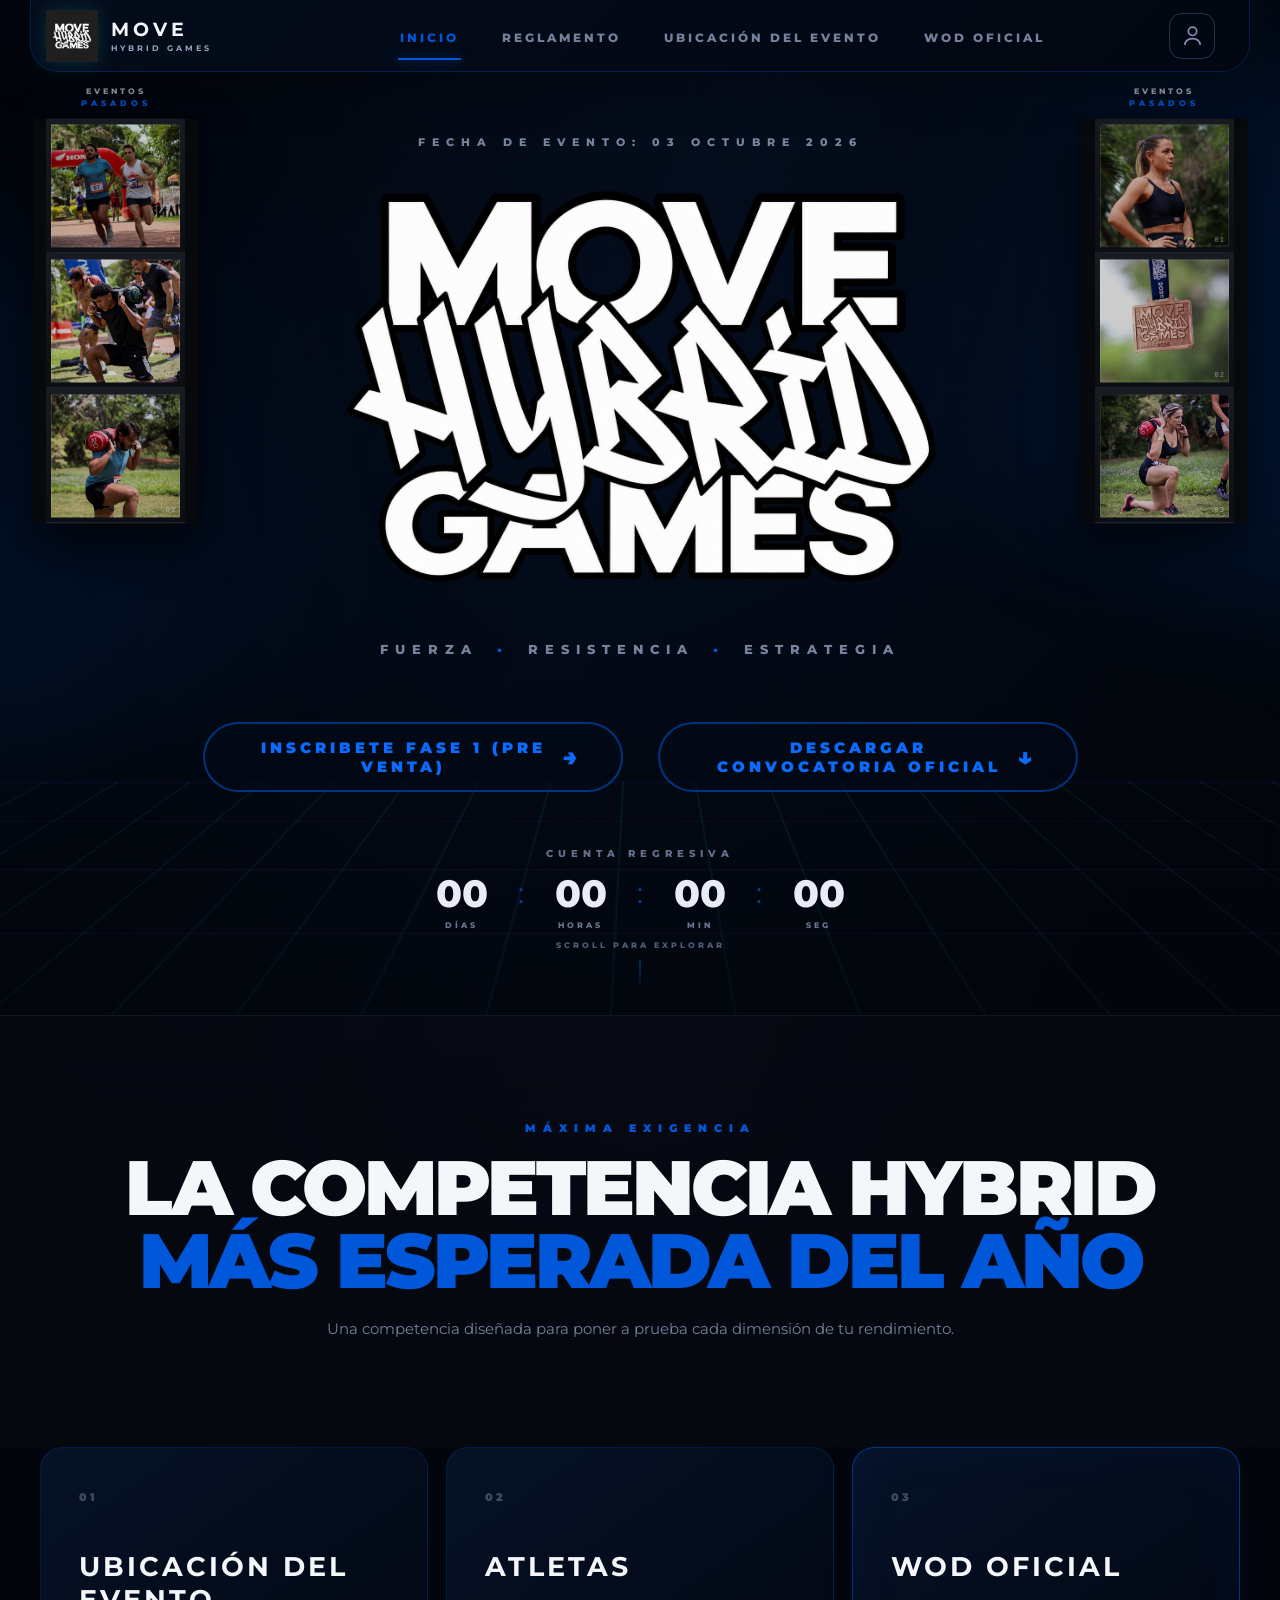
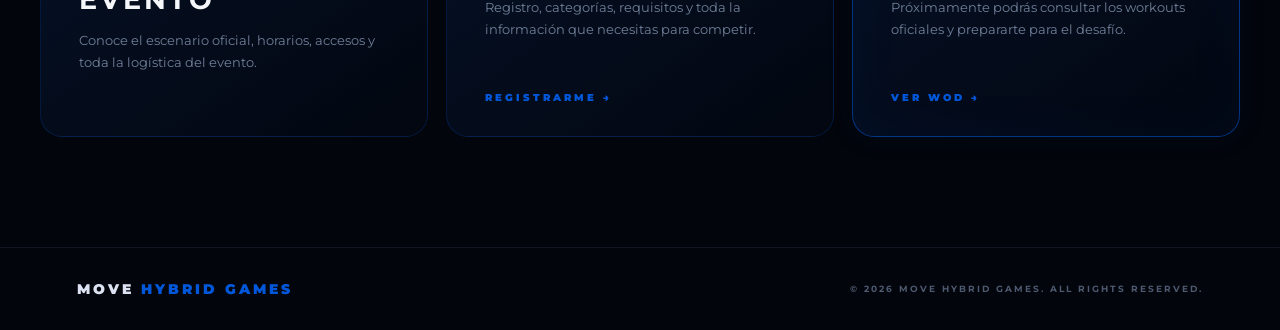
==== commit 30577586: "Update index.html" ====
--- a/index.html
+++ b/index.html
@@ -338,7 +338,7 @@
     
   </span>
 
-  INSCRIBIRME
+  INSCRIBETE  FASE 1 (PRE VENTA)  
 
   <span class="download-icon">
     →
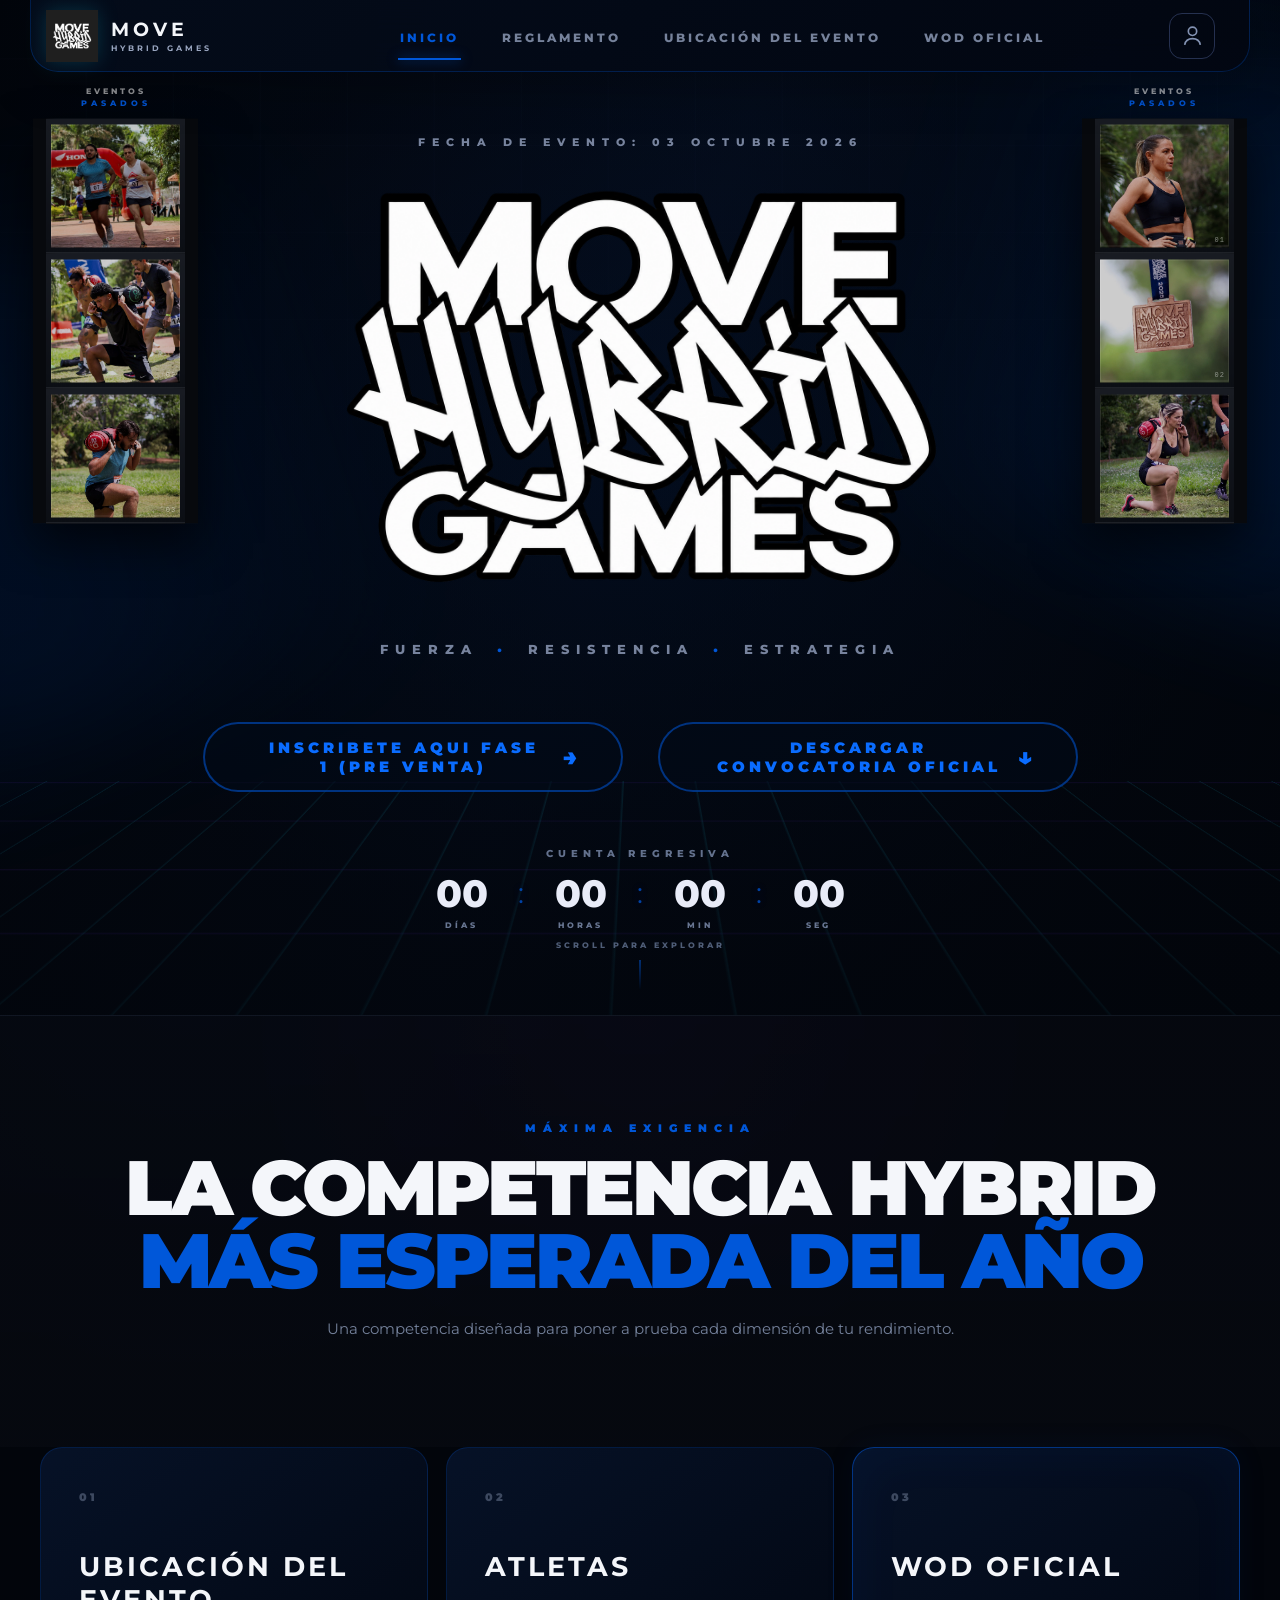
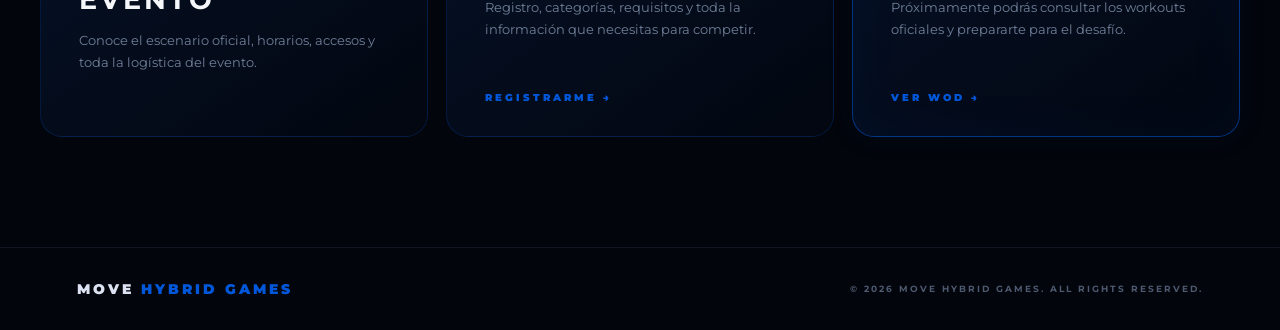
==== commit 39c97819: "Update index.html" ====
--- a/index.html
+++ b/index.html
@@ -338,7 +338,7 @@
     
   </span>
 
-  INSCRIBETE  FASE 1 (PRE VENTA)  
+  INSCRIBETE AQUI   FASE 1 (PRE VENTA)  
 
   <span class="download-icon">
     →
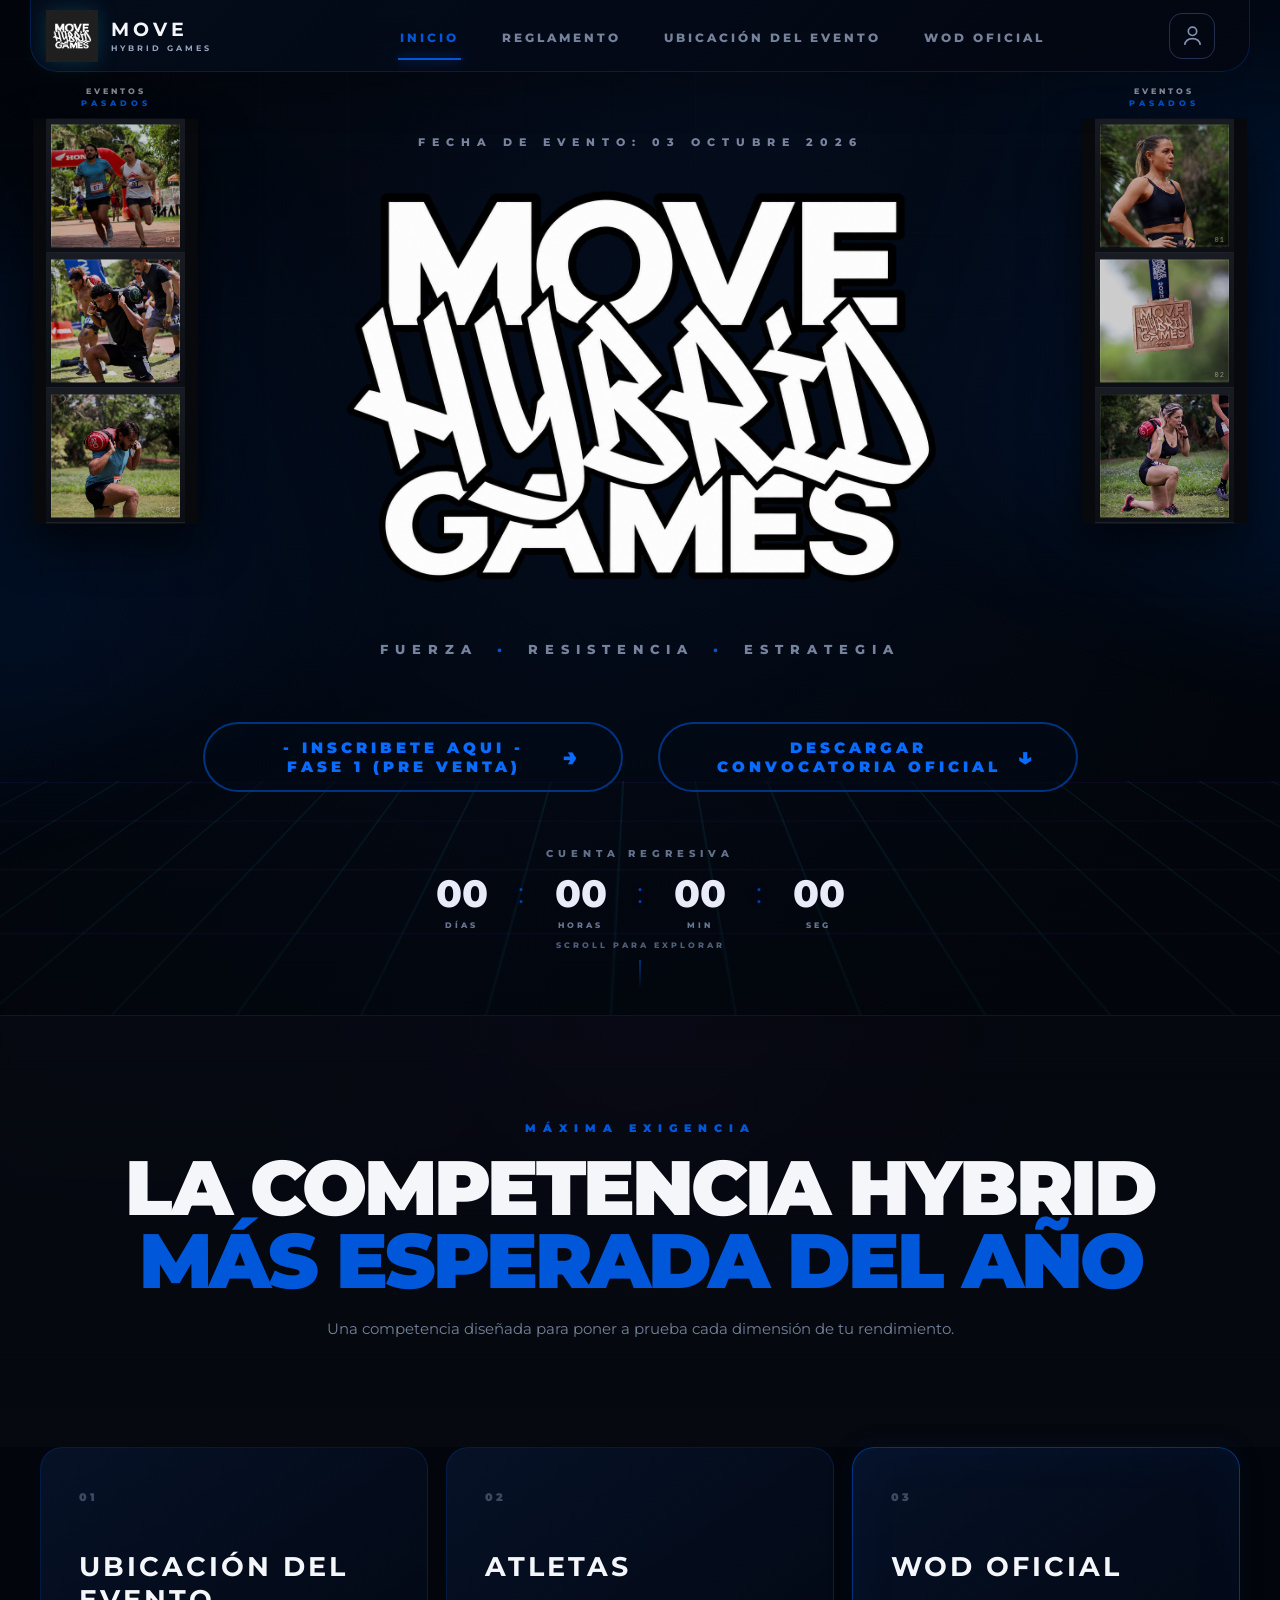
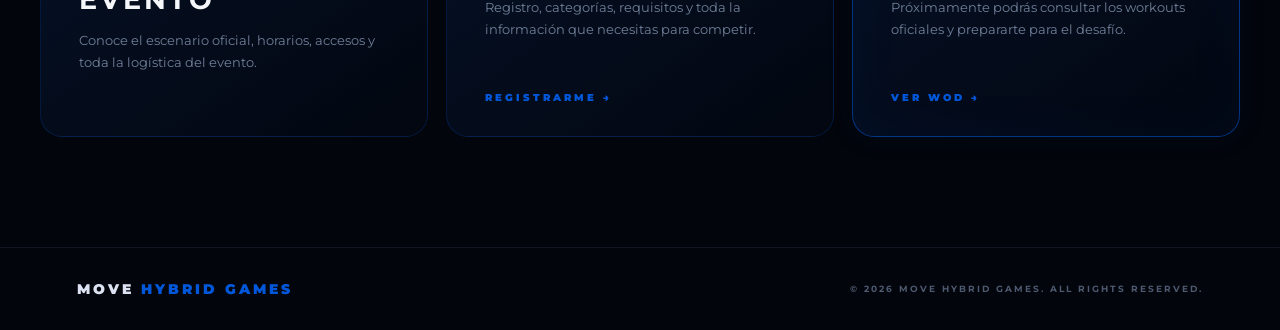
==== commit 27aa5791: "Update index.html" ====
--- a/index.html
+++ b/index.html
@@ -338,7 +338,7 @@
     
   </span>
 
-  INSCRIBETE AQUI   FASE 1 (PRE VENTA)  
+  - INSCRIBETE AQUI -   FASE 1 (PRE VENTA)  
 
   <span class="download-icon">
     →
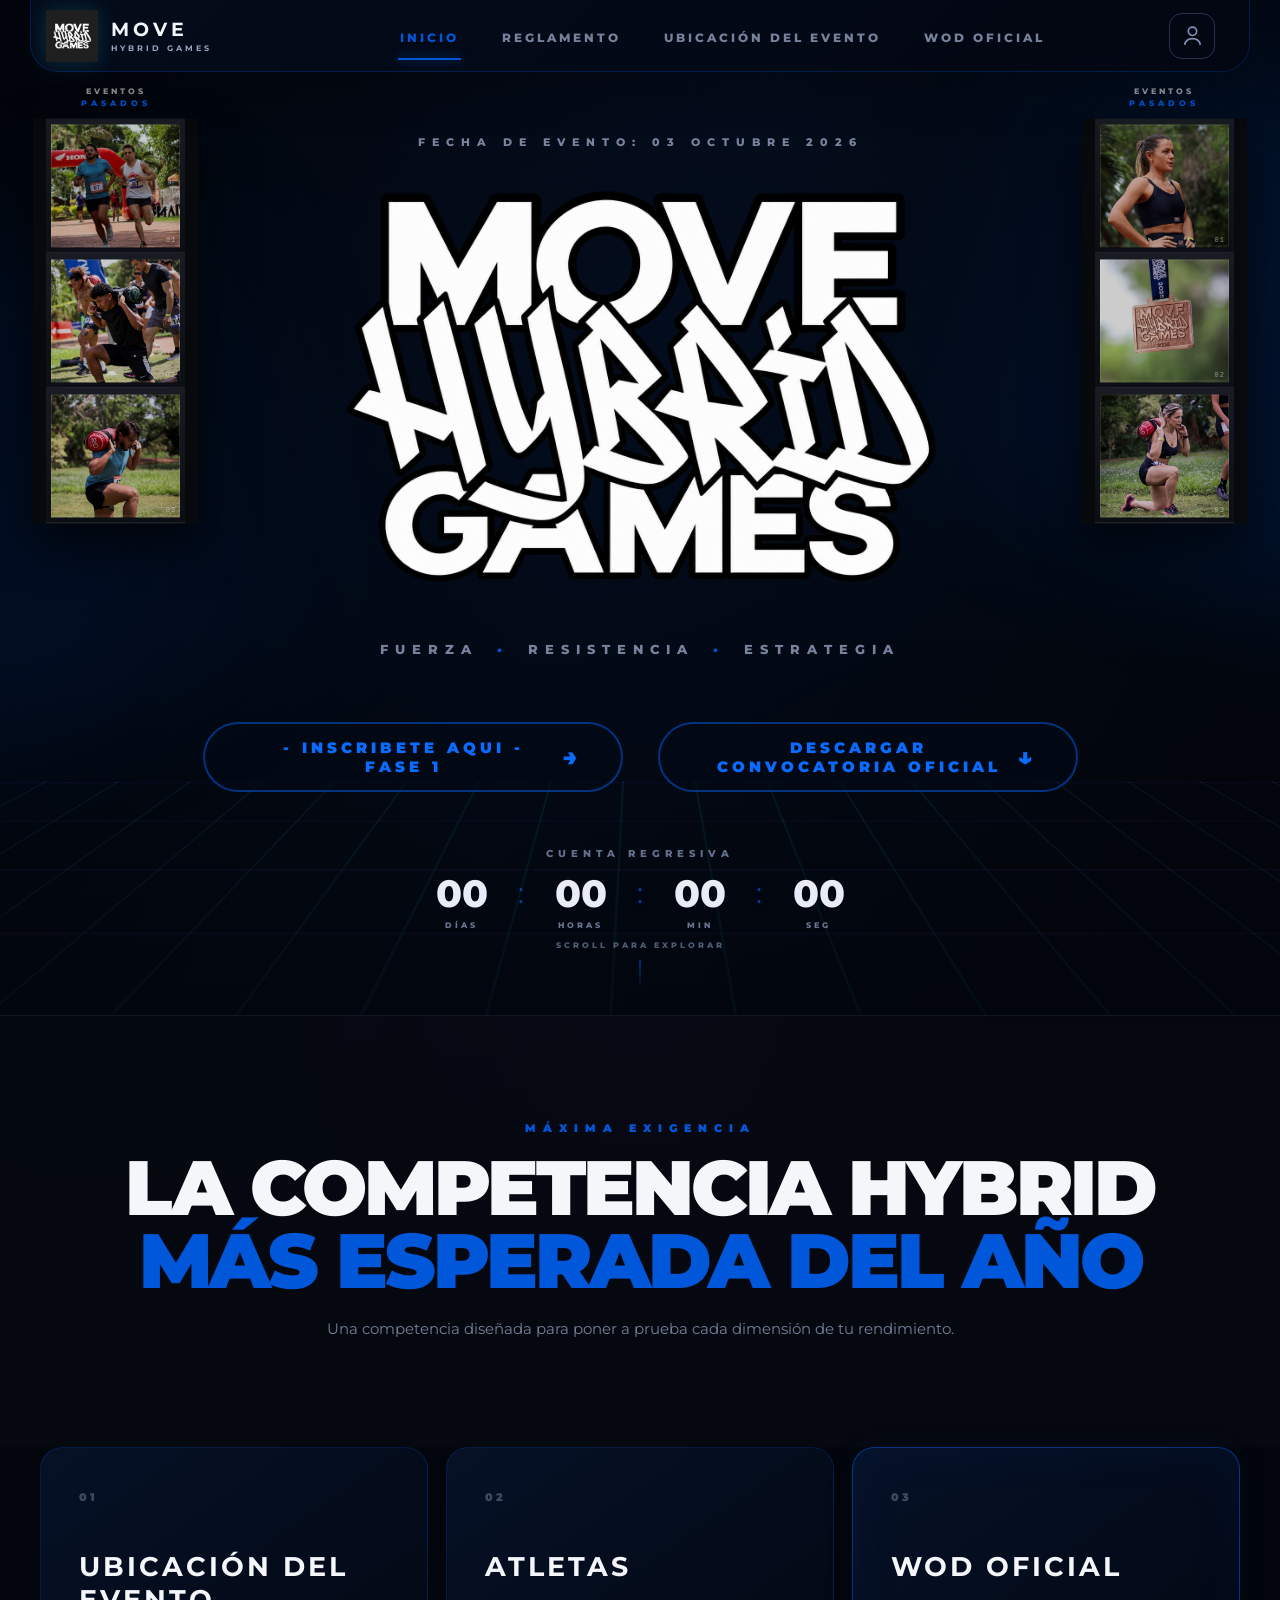
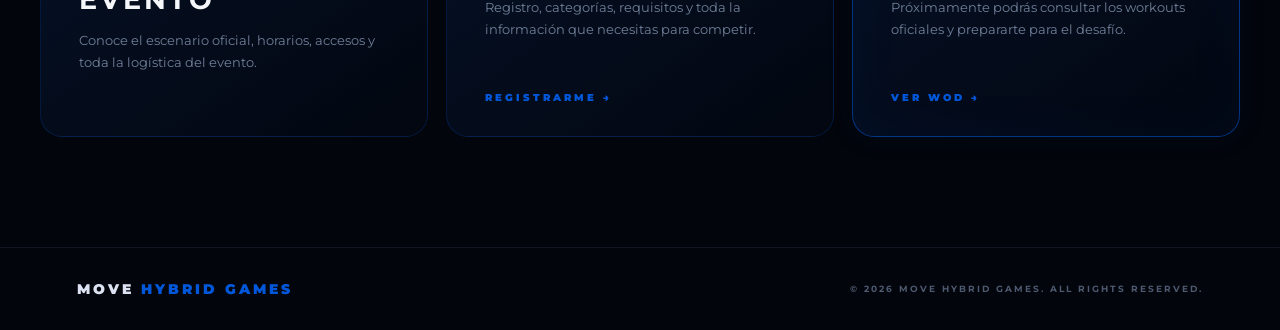
==== commit cc91beaf: "Update index.html" ====
--- a/index.html
+++ b/index.html
@@ -338,7 +338,7 @@
     
   </span>
 
-  - INSCRIBETE AQUI -   FASE 1 (PRE VENTA)  
+  - INSCRIBETE AQUI -   FASE 1 
 
   <span class="download-icon">
     →
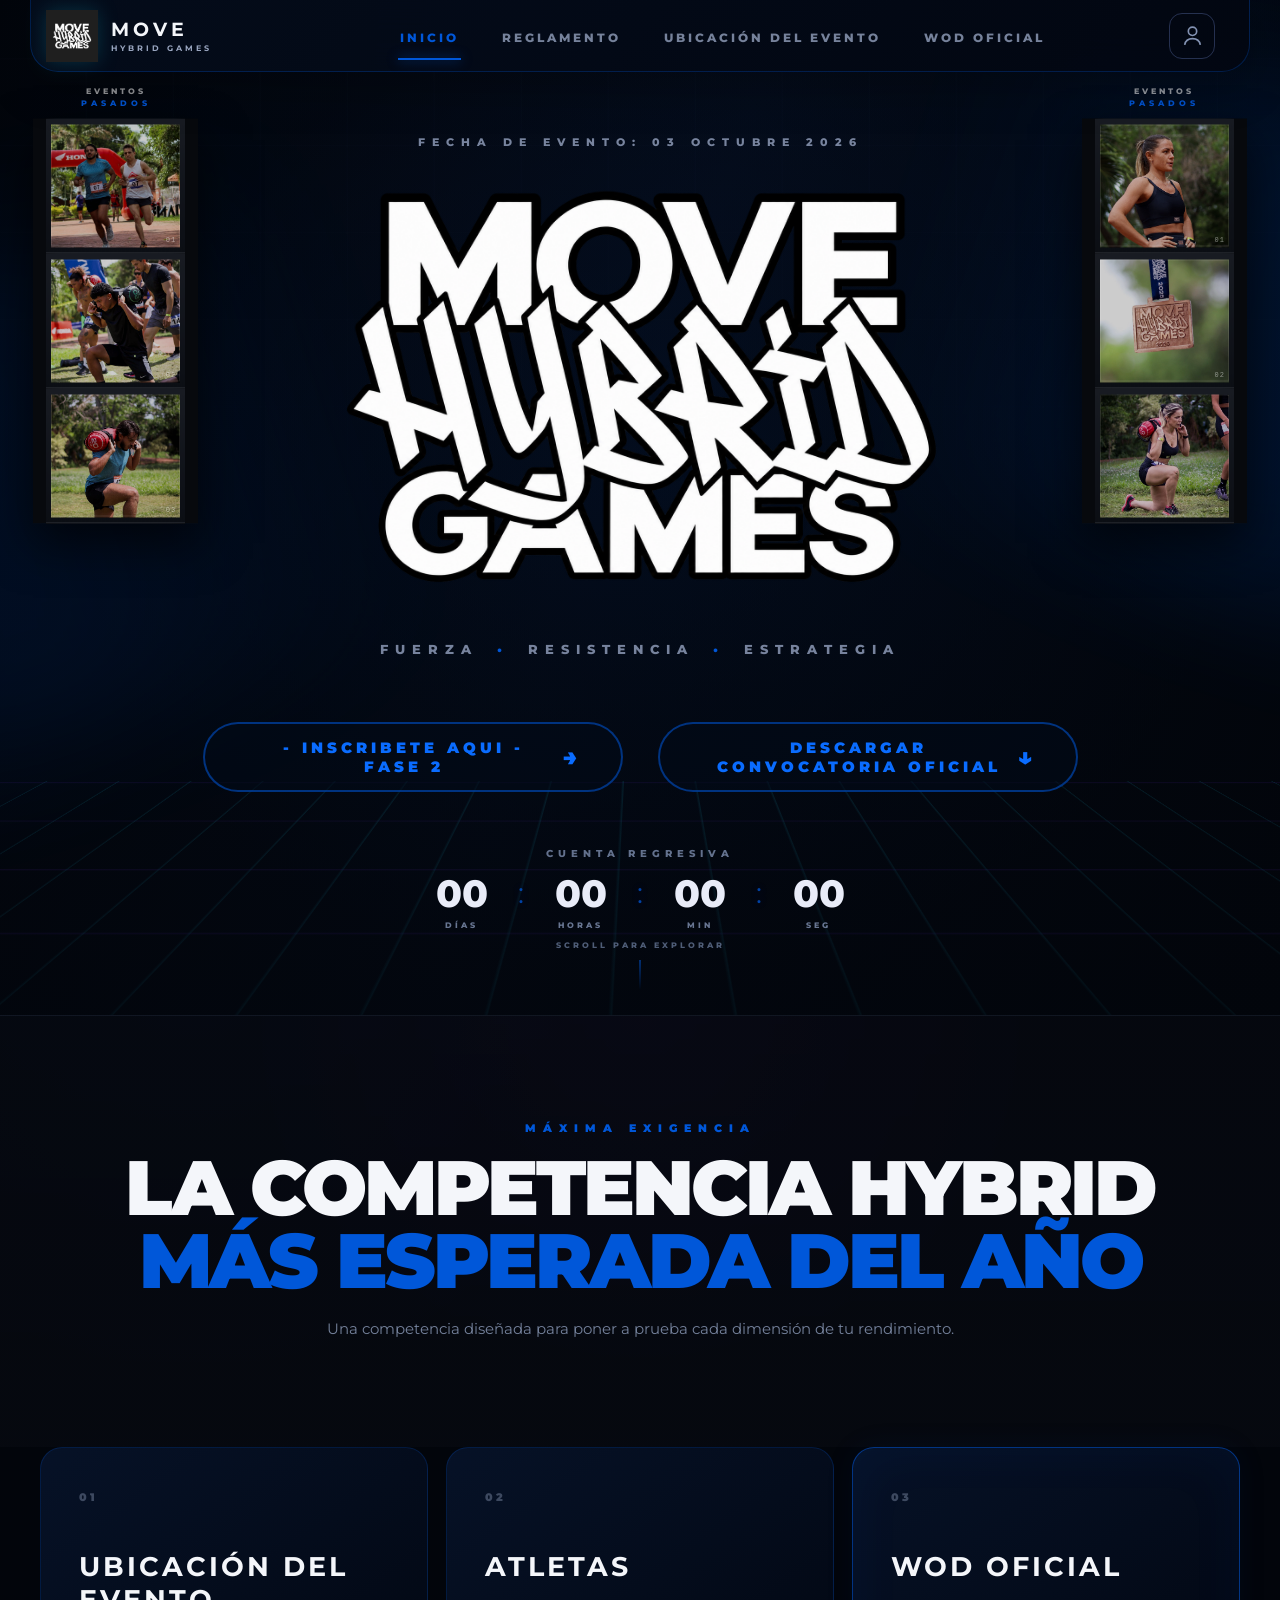
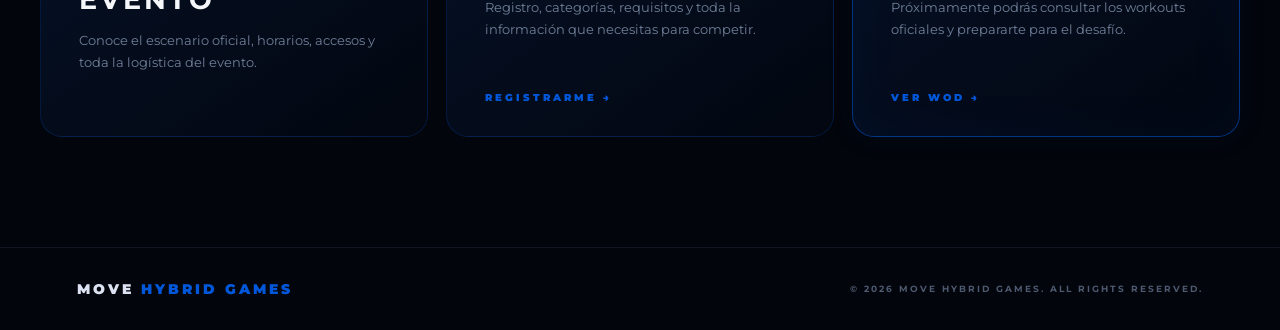
==== commit 2e6d1721: "Update index.html" ====
--- a/index.html
+++ b/index.html
@@ -338,7 +338,7 @@
     
   </span>
 
-  - INSCRIBETE AQUI -   FASE 1 
+  - INSCRIBETE AQUI -   FASE 2 
 
   <span class="download-icon">
     →
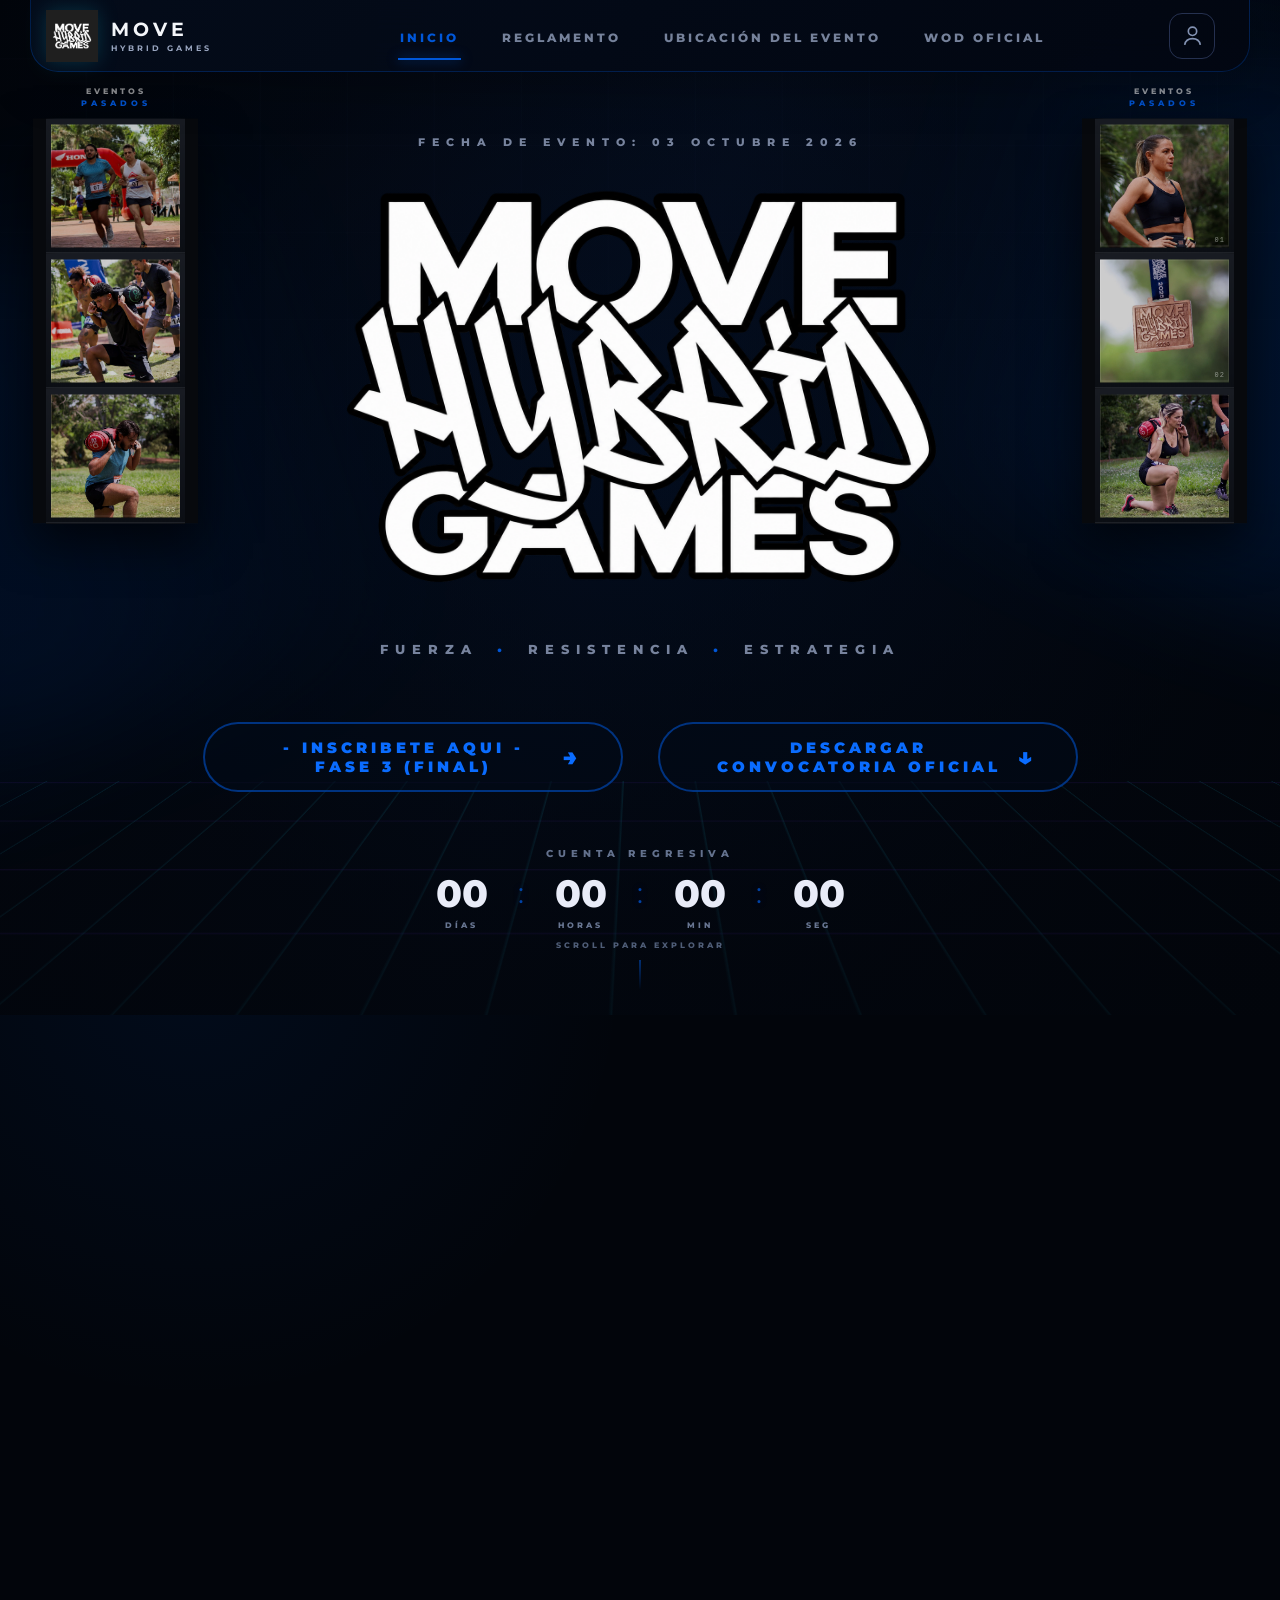
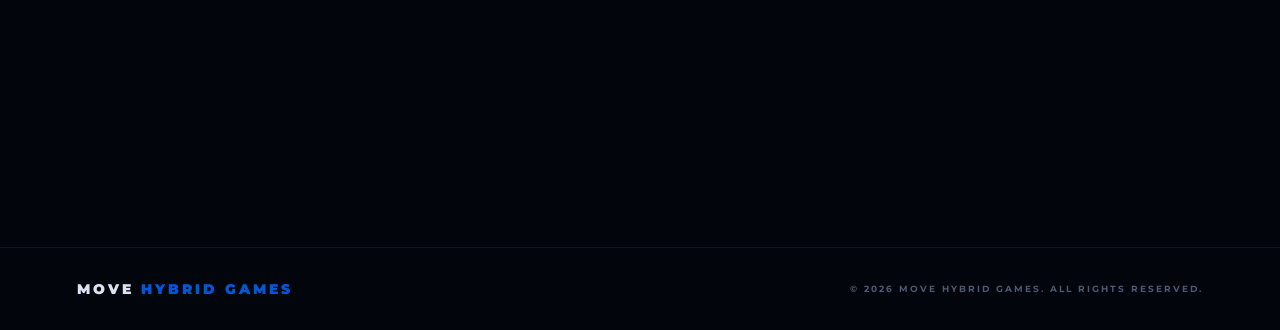
==== commit c8ac0156: "Update index.html" ====
--- a/index.html
+++ b/index.html
@@ -338,7 +338,7 @@
     
   </span>
 
-  - INSCRIBETE AQUI -   FASE 2 
+  - INSCRIBETE AQUI -   FASE 3 (FINAL) 
 
   <span class="download-icon">
     →
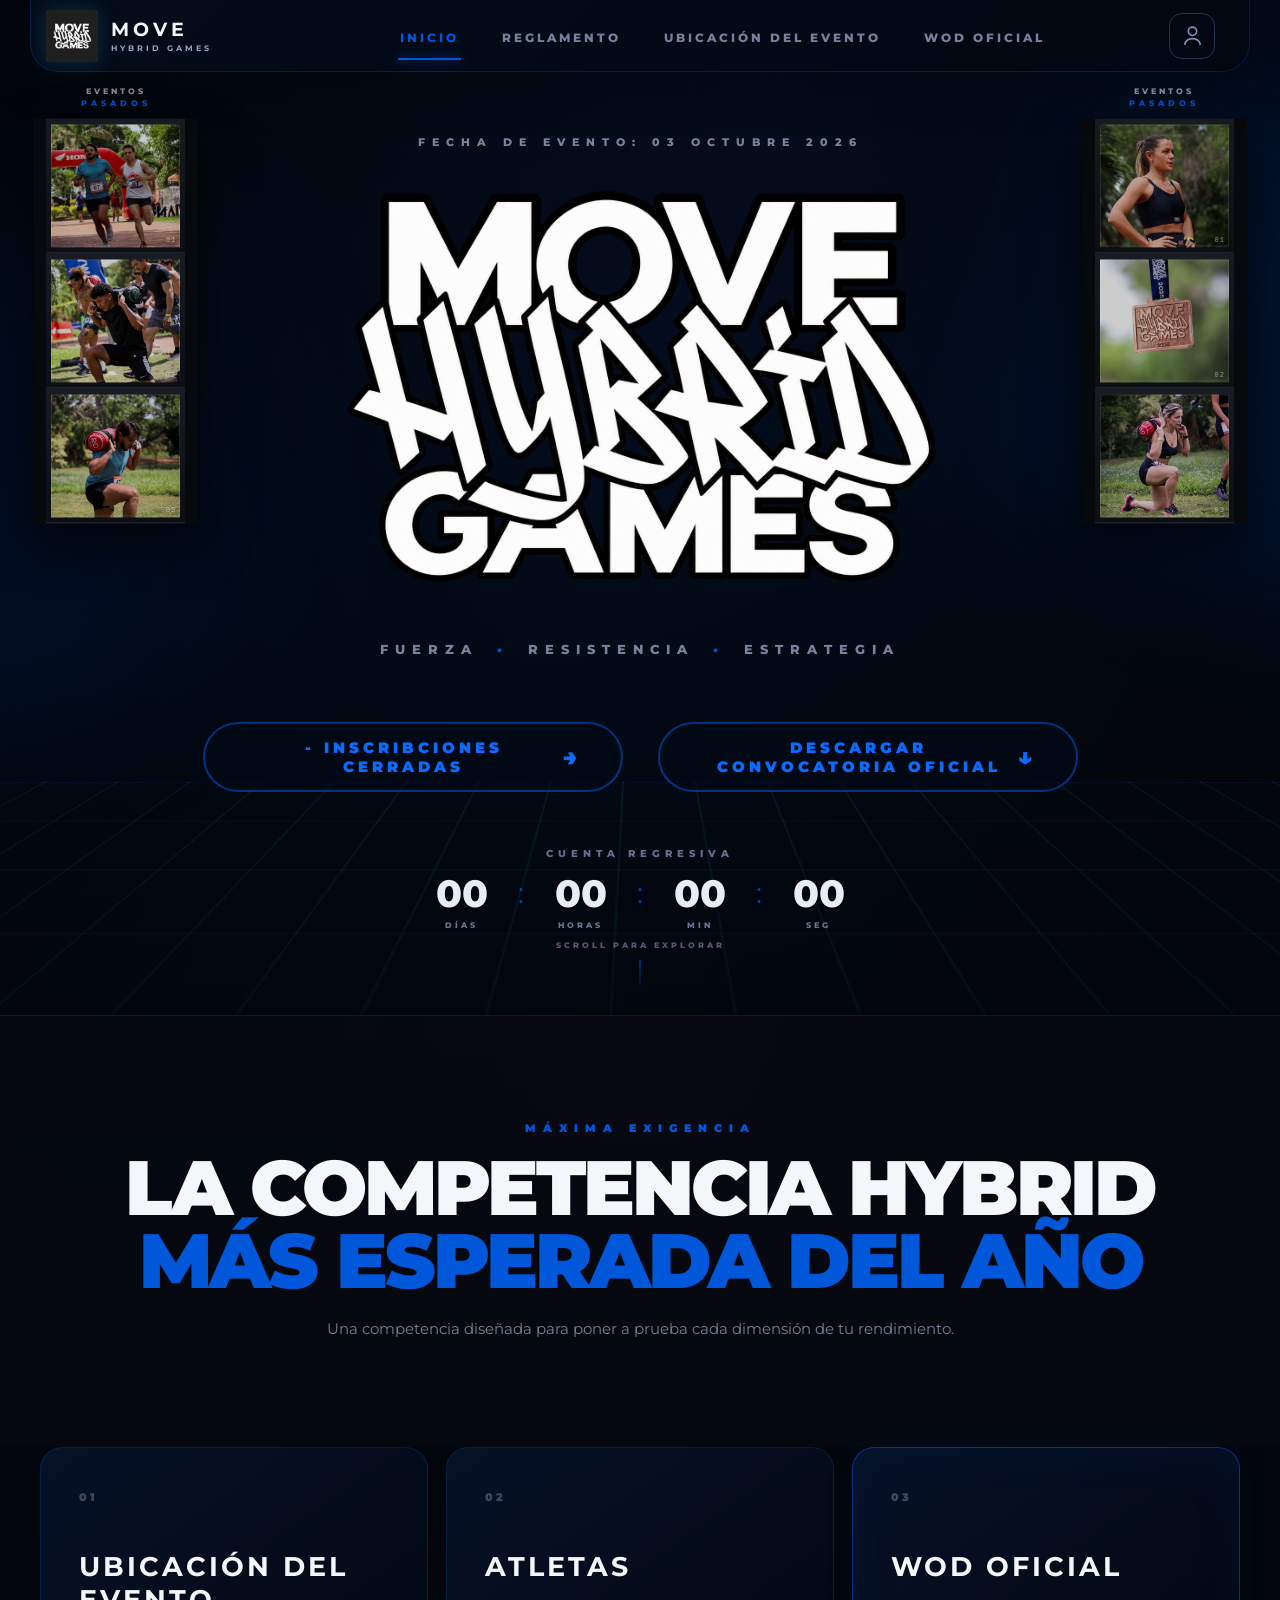
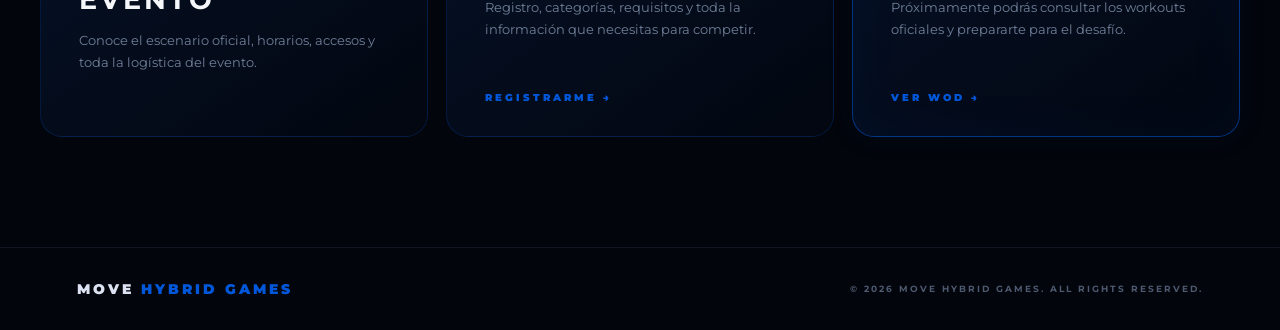
==== commit 69221114: "Update index.html" ====
--- a/index.html
+++ b/index.html
@@ -330,7 +330,7 @@
 <!-- INSCRIPCIÓN -->
 
 <a
-  href="inscribirme.html"
+  href="inscribirme"
   target="_blank"
   class="btn btn-secondary"
 >
@@ -338,7 +338,7 @@
     
   </span>
 
-  - INSCRIBETE AQUI -   FASE 3 (FINAL) 
+  - INSCRIBCIONES CERRADAS 
 
   <span class="download-icon">
     →
